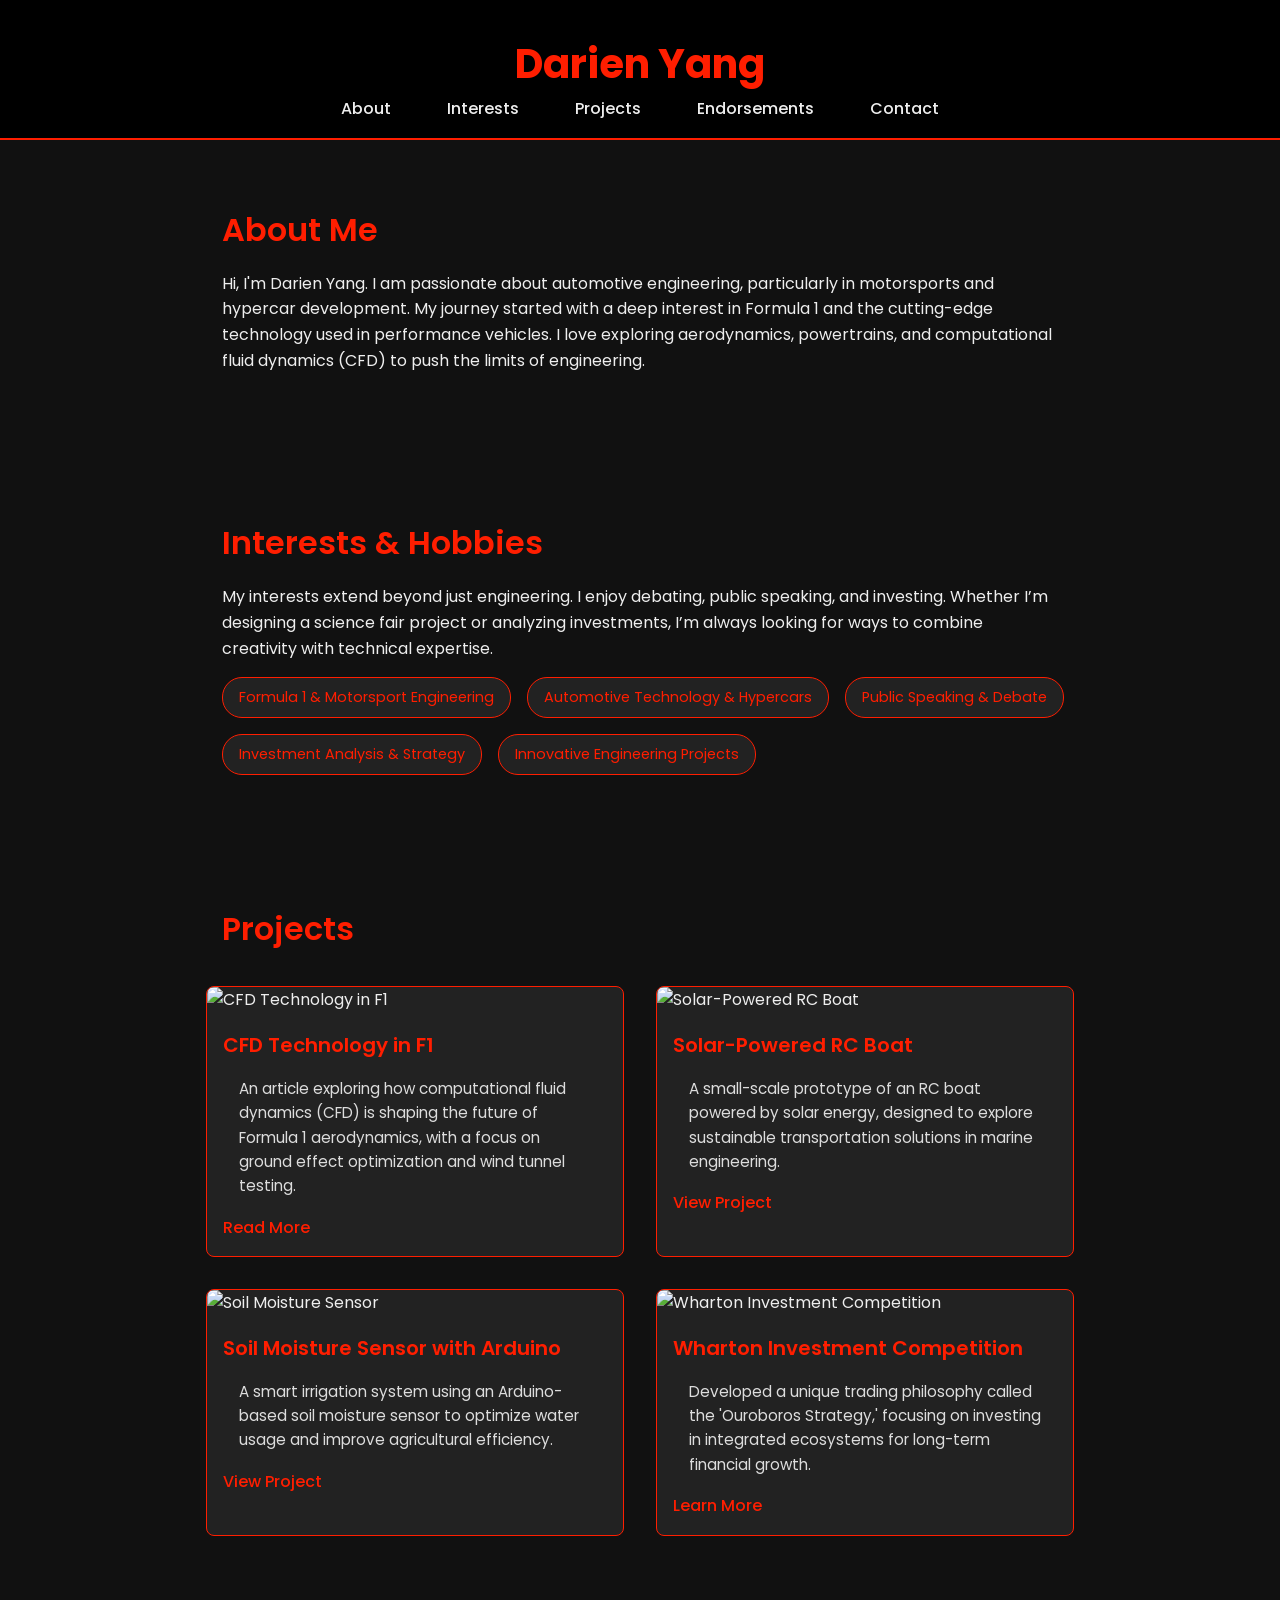
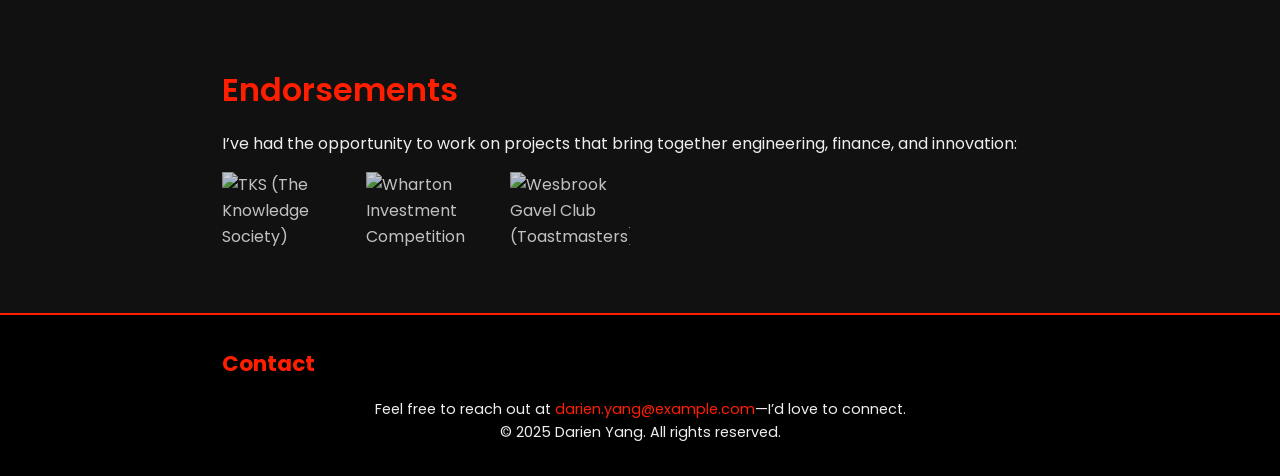
==== index.html @ 1ba6a0ab "Add files via upload" ====
<!DOCTYPE html>
<html lang="en">
<head>
  <meta charset="UTF-8" />
  <meta name="viewport" content="width=device-width, initial-scale=1" />
  <title>Darien Yang - Portfolio</title>
  <!-- Using Poppins for a modern, friendly look -->
  <link href="https://fonts.googleapis.com/css2?family=Poppins:wght@300;400;500;700&display=swap" rel="stylesheet">
  <link rel="stylesheet" href="styles.css" />
</head>
<body>
  <header>
    <h1 class="main-title">Darien Yang</h1>
    <nav>
      <ul>
        <li><a href="#about">About</a></li>
        <li><a href="#interests">Interests</a></li>
        <li><a href="#projects">Projects</a></li>
        <li><a href="#endorsements">Endorsements</a></li>
        <li><a href="#contact">Contact</a></li>
      </ul>
    </nav>
  </header>
  <main>
    <!-- About Section as the introduction -->
    <section id="about">
      <div class="container">
        <h2>About Me</h2>
        <p>
          Hi, I'm Darien Yang. I am passionate about automotive engineering, particularly in motorsports and hypercar development. My journey started with a deep interest in Formula 1 and the cutting-edge technology used in performance vehicles. I love exploring aerodynamics, powertrains, and computational fluid dynamics (CFD) to push the limits of engineering.
        </p>
      </div>
    </section>
    <!-- Interests Section -->
    <section id="interests">
      <div class="container">
        <h2>Interests &amp; Hobbies</h2>
        <p>
          My interests extend beyond just engineering. I enjoy debating, public speaking, and investing. Whether I’m designing a science fair project or analyzing investments, I’m always looking for ways to combine creativity with technical expertise.
        </p>
        <ul>
          <li>Formula 1 &amp; Motorsport Engineering</li>
          <li>Automotive Technology &amp; Hypercars</li>
          <li>Public Speaking &amp; Debate</li>
          <li>Investment Analysis &amp; Strategy</li>
          <li>Innovative Engineering Projects</li>
        </ul>
      </div>
    </section>
    <!-- Projects Section -->
    <section id="projects">
      <div class="container">
        <h2>Projects</h2>
        <div class="projects-grid">
          <article class="project">
            <img src="project1-thumbnail.jpg" alt="CFD Technology in F1">
            <h3>CFD Technology in F1</h3>
            <p>
              An article exploring how computational fluid dynamics (CFD) is shaping the future of Formula 1 aerodynamics, with a focus on ground effect optimization and wind tunnel testing.
            </p>
            <a href="#">Read More</a>
          </article>
          <article class="project">
            <img src="project2-thumbnail.jpg" alt="Solar-Powered RC Boat">
            <h3>Solar-Powered RC Boat</h3>
            <p>
              A small-scale prototype of an RC boat powered by solar energy, designed to explore sustainable transportation solutions in marine engineering.
            </p>
            <a href="#">View Project</a>
          </article>
          <article class="project">
            <img src="project3-thumbnail.jpg" alt="Soil Moisture Sensor">
            <h3>Soil Moisture Sensor with Arduino</h3>
            <p>
              A smart irrigation system using an Arduino-based soil moisture sensor to optimize water usage and improve agricultural efficiency.
            </p>
            <a href="#">View Project</a>
          </article>
          <article class="project">
            <img src="project4-thumbnail.jpg" alt="Wharton Investment Competition">
            <h3>Wharton Investment Competition</h3>
            <p>
              Developed a unique trading philosophy called the 'Ouroboros Strategy,' focusing on investing in integrated ecosystems for long-term financial growth.
            </p>
            <a href="#">Learn More</a>
          </article>
        </div>
      </div>
    </section>
    <!-- Endorsements Section -->
    <section id="endorsements">
      <div class="container">
        <h2>Endorsements</h2>
        <p>
          I’ve had the opportunity to work on projects that bring together engineering, finance, and innovation:
        </p>
        <div class="endorsements">
          <img src="company-logo1.png" alt="TKS (The Knowledge Society)">
          <img src="company-logo2.png" alt="Wharton Investment Competition">
          <img src="company-logo3.png" alt="Wesbrook Gavel Club (Toastmasters)">
        </div>
      </div>
    </section>
  </main>
  <!-- Footer / Contact -->
  <footer id="contact">
    <div class="container">
      <h2>Contact</h2>
      <p>
        Feel free to reach out at <a href="mailto:darien.yang@example.com">darien.yang@example.com</a>—I’d love to connect.
      </p>
      <p>&copy; 2025 Darien Yang. All rights reserved.</p>
    </div>
  </footer>
</body>
</html>
---- styles.css ----
/* styles.css */

/* Reset */
* {
    margin: 0;
    padding: 0;
    box-sizing: border-box;
}

body {
    font-family: 'Poppins', sans-serif;
    background: #111; /* Dark background */
    color: #eee; /* Light text for contrast */
    line-height: 1.6;
}

/* Container for Centering Content */
.container {
    max-width: 900px;
    margin: 0 auto;
    padding: 0 1rem;
}

/* Main Title */
.main-title {
    text-align: center;
    font-size: 2.5rem;
    font-weight: 700;
    color: #ff1e00; /* Ferrari red */
    margin-top: 1rem;
}

/* Header & Navigation */
header {
    background: #000; /* Black header */
    border-bottom: 2px solid #ff1e00; /* Red underline */
    padding: 1rem 0;
    position: sticky;
    top: 0;
    z-index: 1000;
}

nav ul {
    list-style: none;
    display: flex;
    justify-content: center;
    gap: 1.5rem;
}

nav a {
    text-decoration: none;
    color: #eee;
    padding: 0.5rem 1rem;
    transition: background 0.3s ease;
    font-weight: 500;
}

nav a:hover {
    background: #ff1e00;
    border-radius: 4px;
    color: #fff;
}

/* Section Styling */
section {
    padding: 4rem 1rem;
}

section h2 {
    font-size: 2rem;
    margin-bottom: 1rem;
    font-weight: 600;
    text-align: left;
    padding-left: 1rem;
    color: #ff1e00;
}

section p {
    font-size: 1rem;
    margin-bottom: 1rem;
    text-align: left;
    padding: 0 1rem;
}

/* Interests Section */
#interests ul {
    list-style: none;
    display: flex;
    gap: 1rem;
    flex-wrap: wrap;
    padding-left: 1rem;
    margin-top: 1rem;
}

#interests li {
    background: #222; /* Dark grey */
    padding: 0.5rem 1rem;
    border-radius: 20px;
    font-size: 0.9rem;
    color: #ff1e00; /* Red text */
    border: 1px solid #ff1e00;
}

/* Projects Grid */
.projects-grid {
    display: grid;
    grid-template-columns: repeat(auto-fit, minmax(280px, 1fr));
    gap: 2rem;
    margin-top: 2rem;
}

.project {
    background: #222; /* Darker background */
    border: 1px solid #ff1e00;
    border-radius: 8px;
    overflow: hidden;
    transition: transform 0.3s ease, box-shadow 0.3s ease;
}

.project:hover {
    transform: translateY(-5px);
    box-shadow: 0 4px 12px rgba(255, 30, 0, 0.5);
}

.project img {
    width: 100%;
    display: block;
}

.project h3 {
    font-size: 1.25rem;
    margin: 1rem;
    font-weight: 600;
    text-align: left;
    color: #ff1e00;
}

.project p {
    font-size: 0.95rem;
    margin: 0 1rem 1rem;
    text-align: left;
    color: #ddd;
}

.project a {
    display: block;
    margin: 0 1rem 1rem;
    text-decoration: none;
    color: #ff1e00;
    font-weight: 500;
}

.project a:hover {
    text-decoration: underline;
}

/* Endorsements Section */
.endorsements {
    display: flex;
    justify-content: flex-start;
    gap: 1.5rem;
    align-items: center;
    flex-wrap: wrap;
    padding-left: 1rem;
    margin-top: 1rem;
}

.endorsements img {
    max-width: 120px;
    opacity: 0.8;
    transition: opacity 0.3s ease, transform 0.3s ease;
}

.endorsements img:hover {
    opacity: 1;
    transform: scale(1.1);
}

/* Footer */
footer {
    background: #000;
    border-top: 2px solid #ff1e00;
    padding: 2rem 1rem;
    text-align: center;
    font-size: 0.9rem;
    color: #eee;
}

footer h2 {
    text-align: left;
    padding-left: 1rem;
    margin-bottom: 1rem;
    color: #ff1e00;
}

footer a {
    color: #ff1e00;
    text-decoration: none;
}

footer a:hover {
    text-decoration: underline;
}
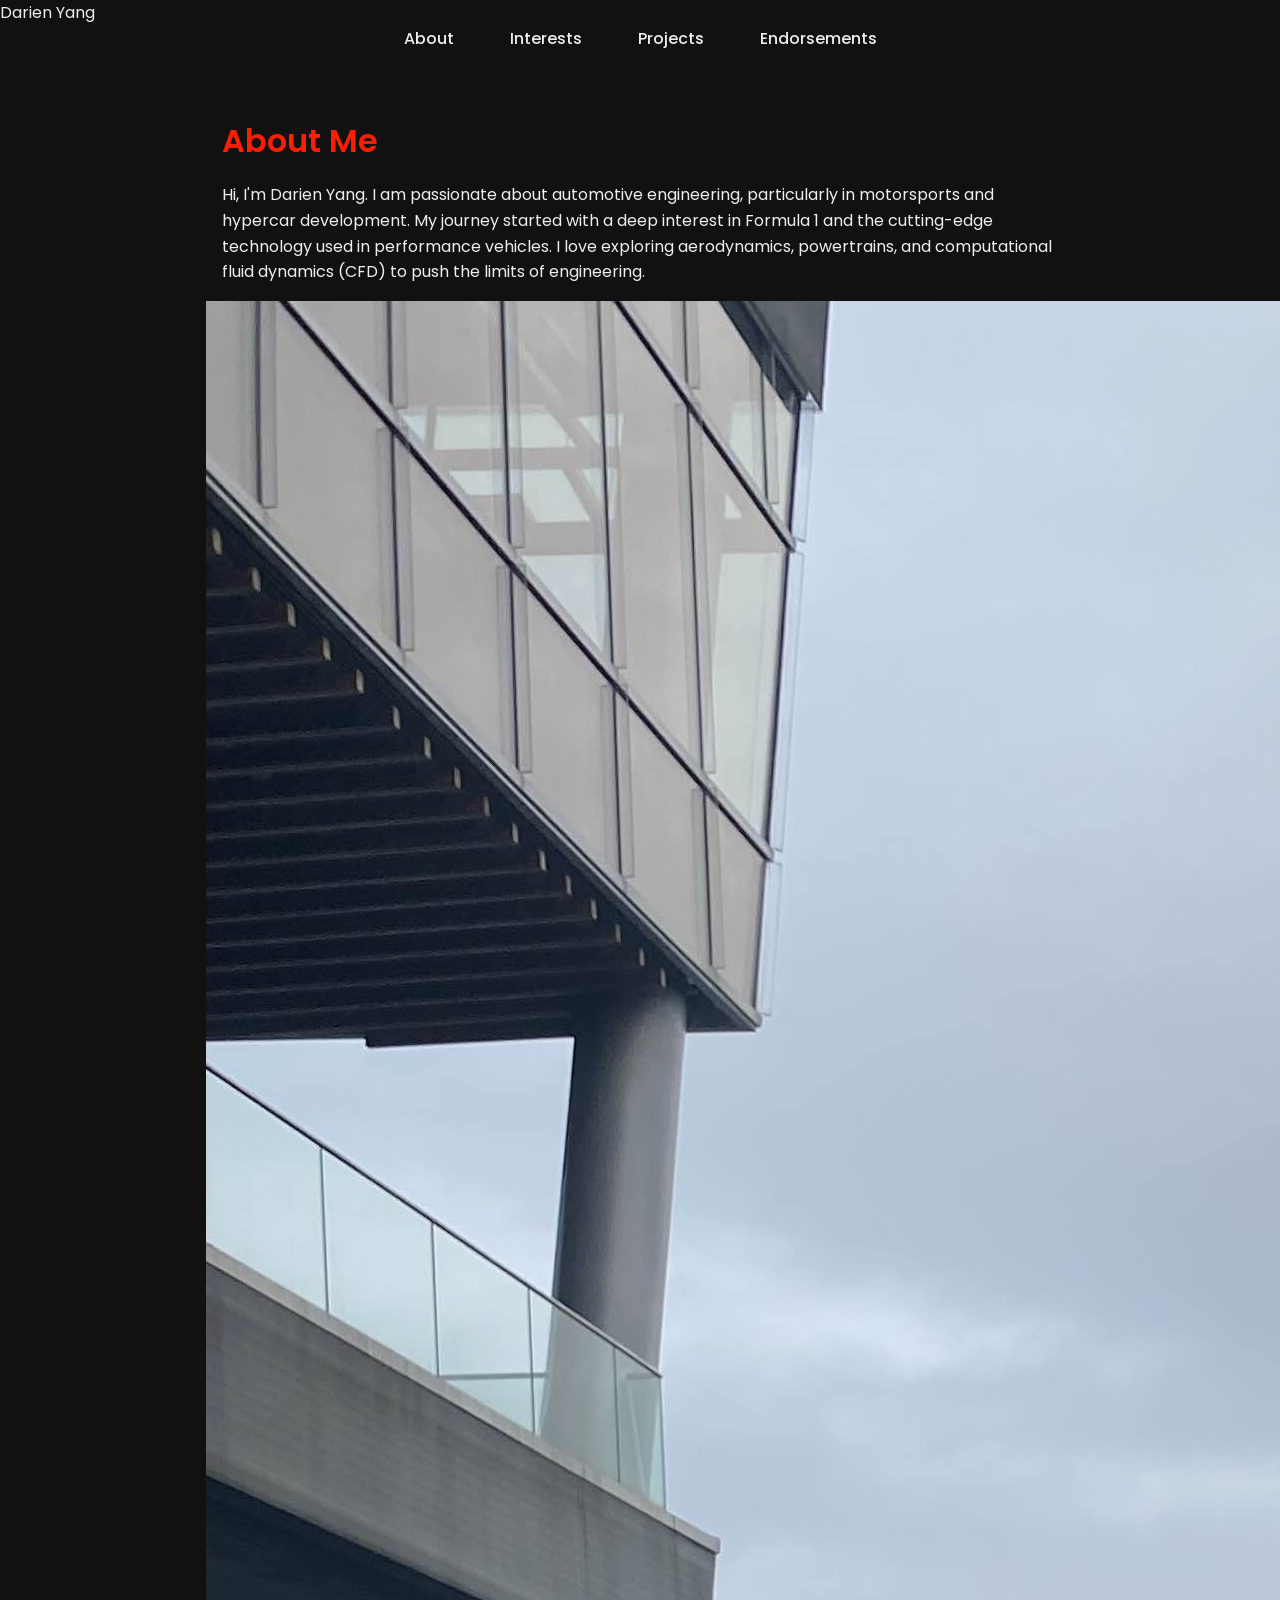
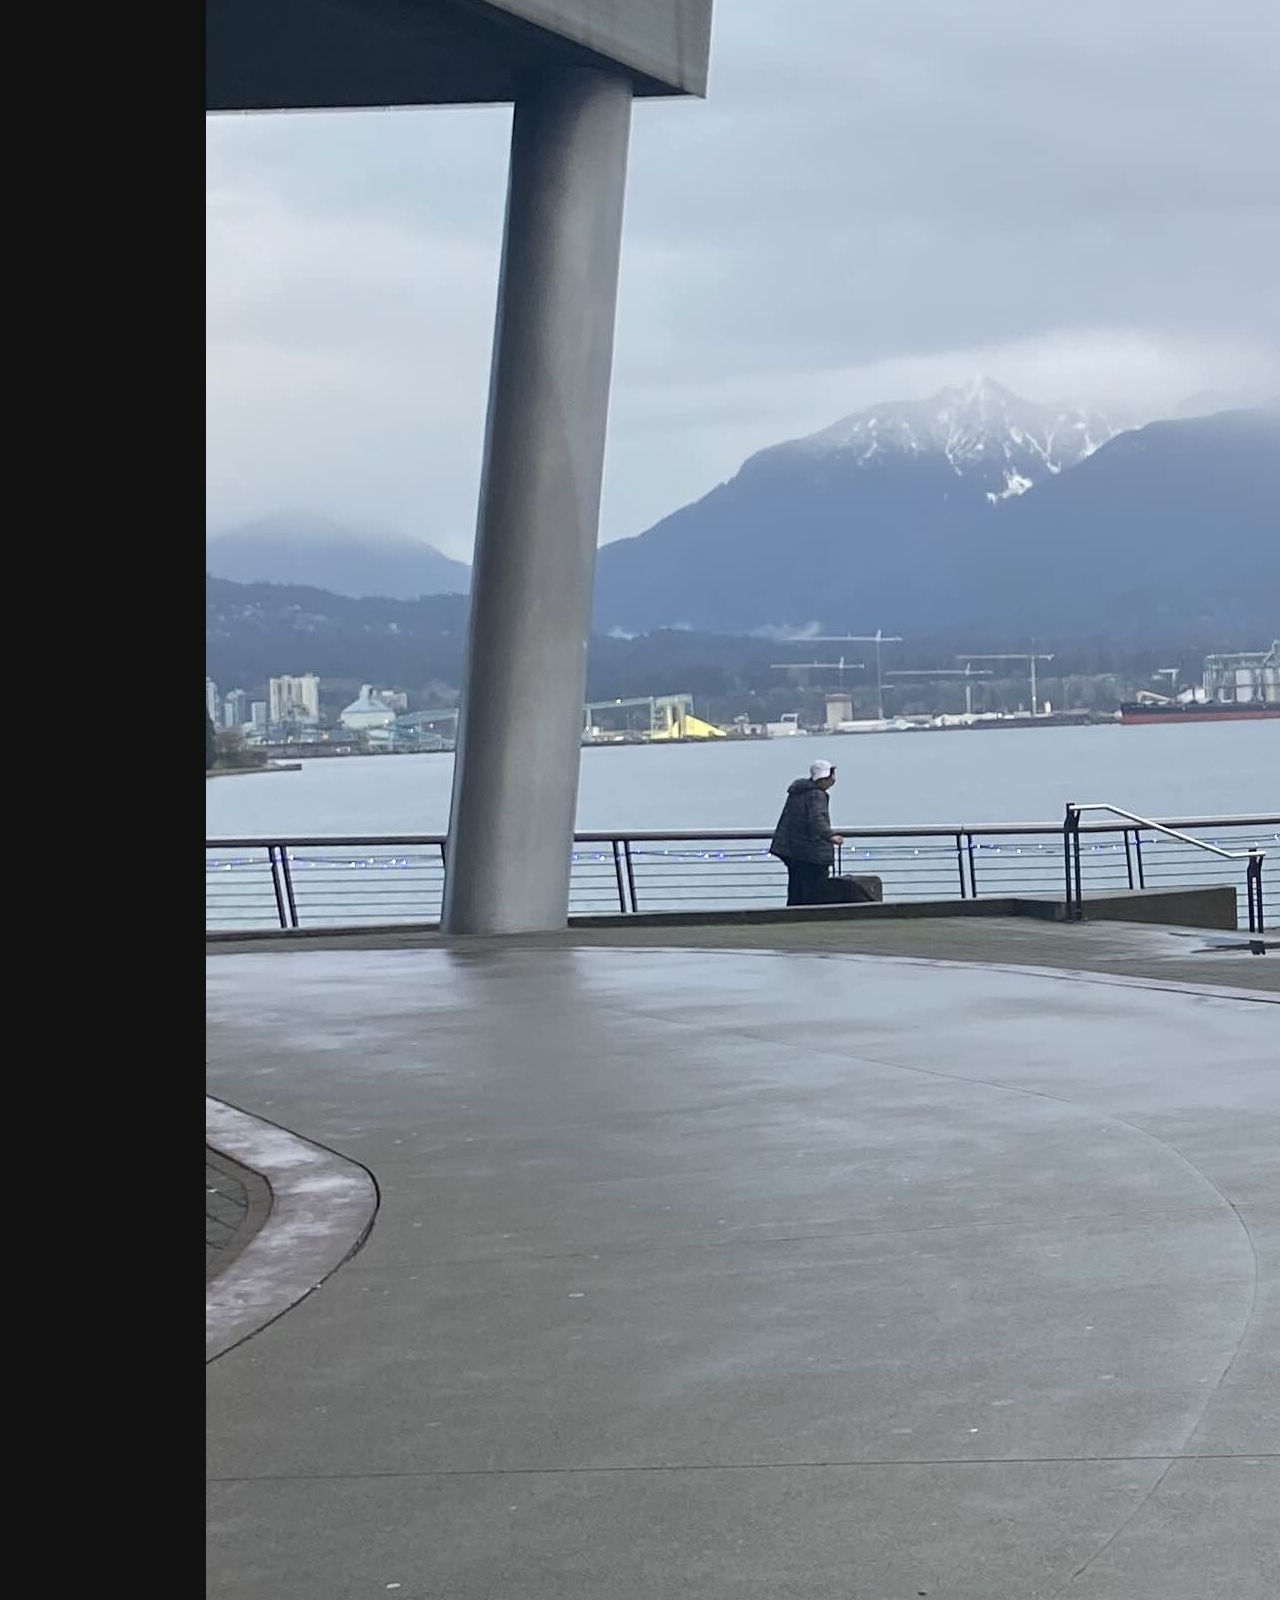
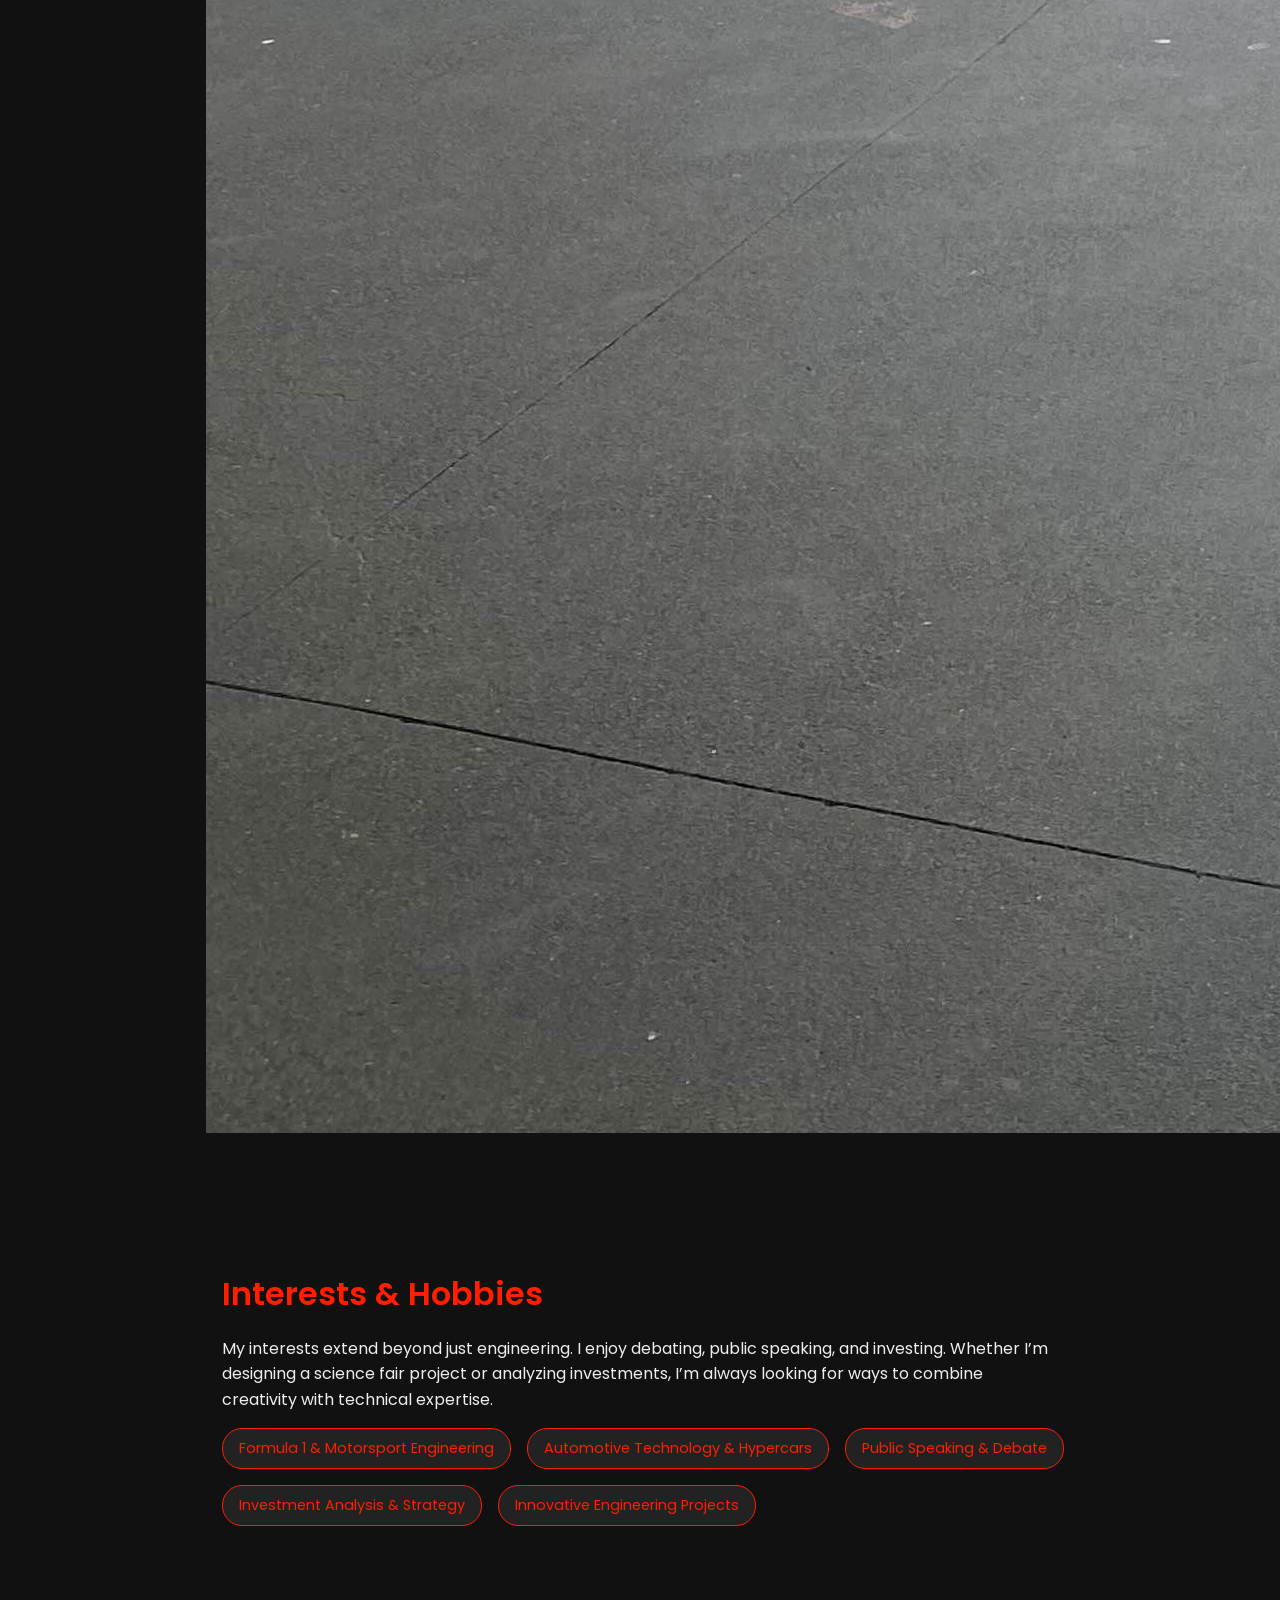
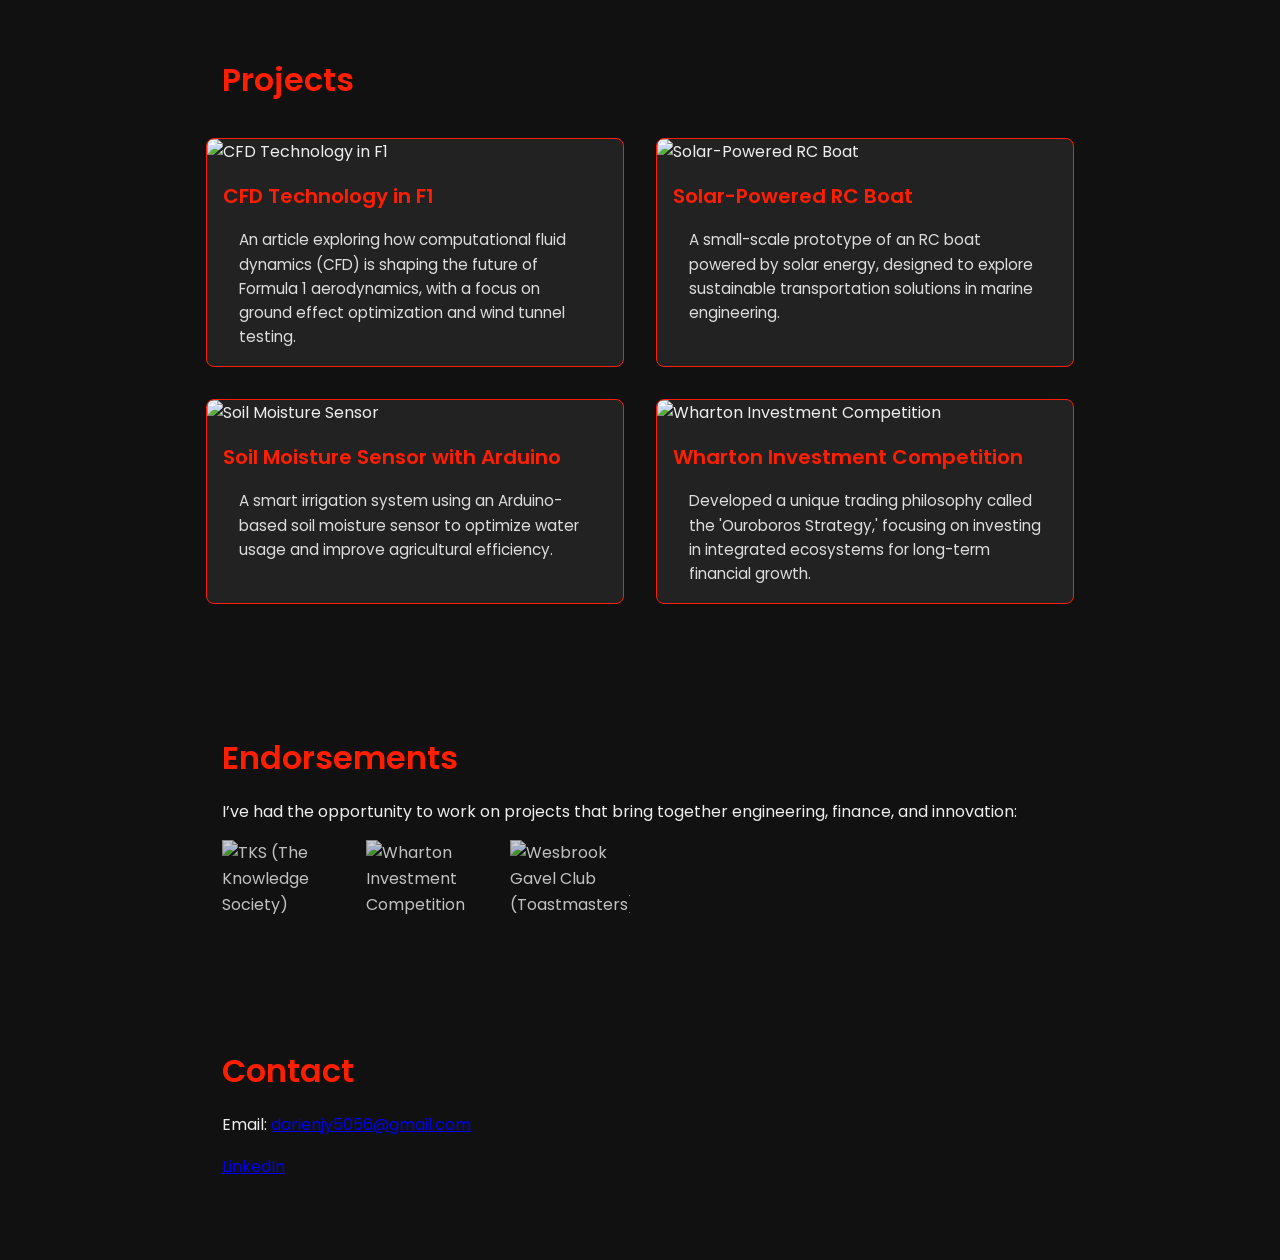
==== commit 6656c2cd: "Update index.html" ====
--- a/index.html
+++ b/index.html
@@ -4,39 +4,55 @@
   <meta charset="UTF-8" />
   <meta name="viewport" content="width=device-width, initial-scale=1" />
   <title>Darien Yang - Portfolio</title>
-  <!-- Using Poppins for a modern, friendly look -->
   <link href="https://fonts.googleapis.com/css2?family=Poppins:wght@300;400;500;700&display=swap" rel="stylesheet">
   <link rel="stylesheet" href="styles.css" />
+  <style>
+    main {
+      padding-left: 2rem;
+      padding-right: 2rem;
+    }
+  </style>
 </head>
 <body>
-  <header>
-    <h1 class="main-title">Darien Yang</h1>
-    <nav>
-      <ul>
-        <li><a href="#about">About</a></li>
-        <li><a href="#interests">Interests</a></li>
-        <li><a href="#projects">Projects</a></li>
-        <li><a href="#endorsements">Endorsements</a></li>
-        <li><a href="#contact">Contact</a></li>
-      </ul>
-    </nav>
-  </header>
+  <nav>
+    <!-- Name at Top -->
+    <div class="nav-title">Darien Yang</div>
+    
+    <!-- Navigation Links -->
+    <ul class="nav-links">
+      <li><a href="#about">About</a></li>
+      <li><a href="#interests">Interests</a></li>
+      <li><a href="#projects">Projects</a></li>
+      <li><a href="#endorsements">Endorsements</a></li>
+    </ul>
+  </nav>
+
   <main>
-    <!-- About Section as the introduction -->
+    <!-- About Section -->
     <section id="about">
       <div class="container">
-        <h2>About Me</h2>
-        <p>
-          Hi, I'm Darien Yang. I am passionate about automotive engineering, particularly in motorsports and hypercar development. My journey started with a deep interest in Formula 1 and the cutting-edge technology used in performance vehicles. I love exploring aerodynamics, powertrains, and computational fluid dynamics (CFD) to push the limits of engineering.
-        </p>
+        <div class="text">
+          <h2>About Me</h2>
+          <p>
+            Hi, I'm Darien Yang. I am passionate about automotive engineering, 
+            particularly in motorsports and hypercar development. My journey started with a deep 
+            interest in Formula 1 and the cutting-edge technology used in performance vehicles. 
+            I love exploring aerodynamics, powertrains, and computational fluid dynamics (CFD) 
+            to push the limits of engineering.
+          </p>
+        </div>
+        <img src="IMG_0741.jpeg" alt="Darien Yang">
       </div>
     </section>
+
     <!-- Interests Section -->
     <section id="interests">
       <div class="container">
         <h2>Interests &amp; Hobbies</h2>
         <p>
-          My interests extend beyond just engineering. I enjoy debating, public speaking, and investing. Whether I’m designing a science fair project or analyzing investments, I’m always looking for ways to combine creativity with technical expertise.
+          My interests extend beyond just engineering. I enjoy debating, public speaking, 
+          and investing. Whether I’m designing a science fair project or analyzing investments, 
+          I’m always looking for ways to combine creativity with technical expertise.
         </p>
         <ul>
           <li>Formula 1 &amp; Motorsport Engineering</li>
@@ -47,6 +63,7 @@
         </ul>
       </div>
     </section>
+
     <!-- Projects Section -->
     <section id="projects">
       <div class="container">
@@ -56,43 +73,46 @@
             <img src="project1-thumbnail.jpg" alt="CFD Technology in F1">
             <h3>CFD Technology in F1</h3>
             <p>
-              An article exploring how computational fluid dynamics (CFD) is shaping the future of Formula 1 aerodynamics, with a focus on ground effect optimization and wind tunnel testing.
+              An article exploring how computational fluid dynamics (CFD) 
+              is shaping the future of Formula 1 aerodynamics, 
+              with a focus on ground effect optimization and wind tunnel testing.
             </p>
-            <a href="#">Read More</a>
           </article>
           <article class="project">
             <img src="project2-thumbnail.jpg" alt="Solar-Powered RC Boat">
             <h3>Solar-Powered RC Boat</h3>
             <p>
-              A small-scale prototype of an RC boat powered by solar energy, designed to explore sustainable transportation solutions in marine engineering.
+              A small-scale prototype of an RC boat powered by solar energy, 
+              designed to explore sustainable transportation solutions in marine engineering.
             </p>
-            <a href="#">View Project</a>
           </article>
           <article class="project">
             <img src="project3-thumbnail.jpg" alt="Soil Moisture Sensor">
             <h3>Soil Moisture Sensor with Arduino</h3>
             <p>
-              A smart irrigation system using an Arduino-based soil moisture sensor to optimize water usage and improve agricultural efficiency.
+              A smart irrigation system using an Arduino-based soil moisture sensor 
+              to optimize water usage and improve agricultural efficiency.
             </p>
-            <a href="#">View Project</a>
           </article>
           <article class="project">
             <img src="project4-thumbnail.jpg" alt="Wharton Investment Competition">
             <h3>Wharton Investment Competition</h3>
             <p>
-              Developed a unique trading philosophy called the 'Ouroboros Strategy,' focusing on investing in integrated ecosystems for long-term financial growth.
+              Developed a unique trading philosophy called the 'Ouroboros Strategy,' 
+              focusing on investing in integrated ecosystems for long-term financial growth.
             </p>
-            <a href="#">Learn More</a>
           </article>
         </div>
       </div>
     </section>
+
     <!-- Endorsements Section -->
     <section id="endorsements">
       <div class="container">
         <h2>Endorsements</h2>
         <p>
-          I’ve had the opportunity to work on projects that bring together engineering, finance, and innovation:
+          I’ve had the opportunity to work on projects that bring together 
+          engineering, finance, and innovation:
         </p>
         <div class="endorsements">
           <img src="company-logo1.png" alt="TKS (The Knowledge Society)">
@@ -101,16 +121,21 @@
         </div>
       </div>
     </section>
+
+    <!-- Contact Section at Bottom of Main Content -->
+    <section id="contact">
+      <div class="container">
+        <h2>Contact</h2>
+        <p>Email: 
+          <a href="mailto:darienjy5056@gmail.com">darienjy5056@gmail.com</a>
+        </p>
+        <p>
+          <a href="https://www.linkedin.com/in/darien-yang-04b78b2a5/" target="_blank">
+            LinkedIn
+          </a>
+        </p>
+      </div>
+    </section>
   </main>
-  <!-- Footer / Contact -->
-  <footer id="contact">
-    <div class="container">
-      <h2>Contact</h2>
-      <p>
-        Feel free to reach out at <a href="mailto:darien.yang@example.com">darien.yang@example.com</a>—I’d love to connect.
-      </p>
-      <p>&copy; 2025 Darien Yang. All rights reserved.</p>
-    </div>
-  </footer>
 </body>
 </html>
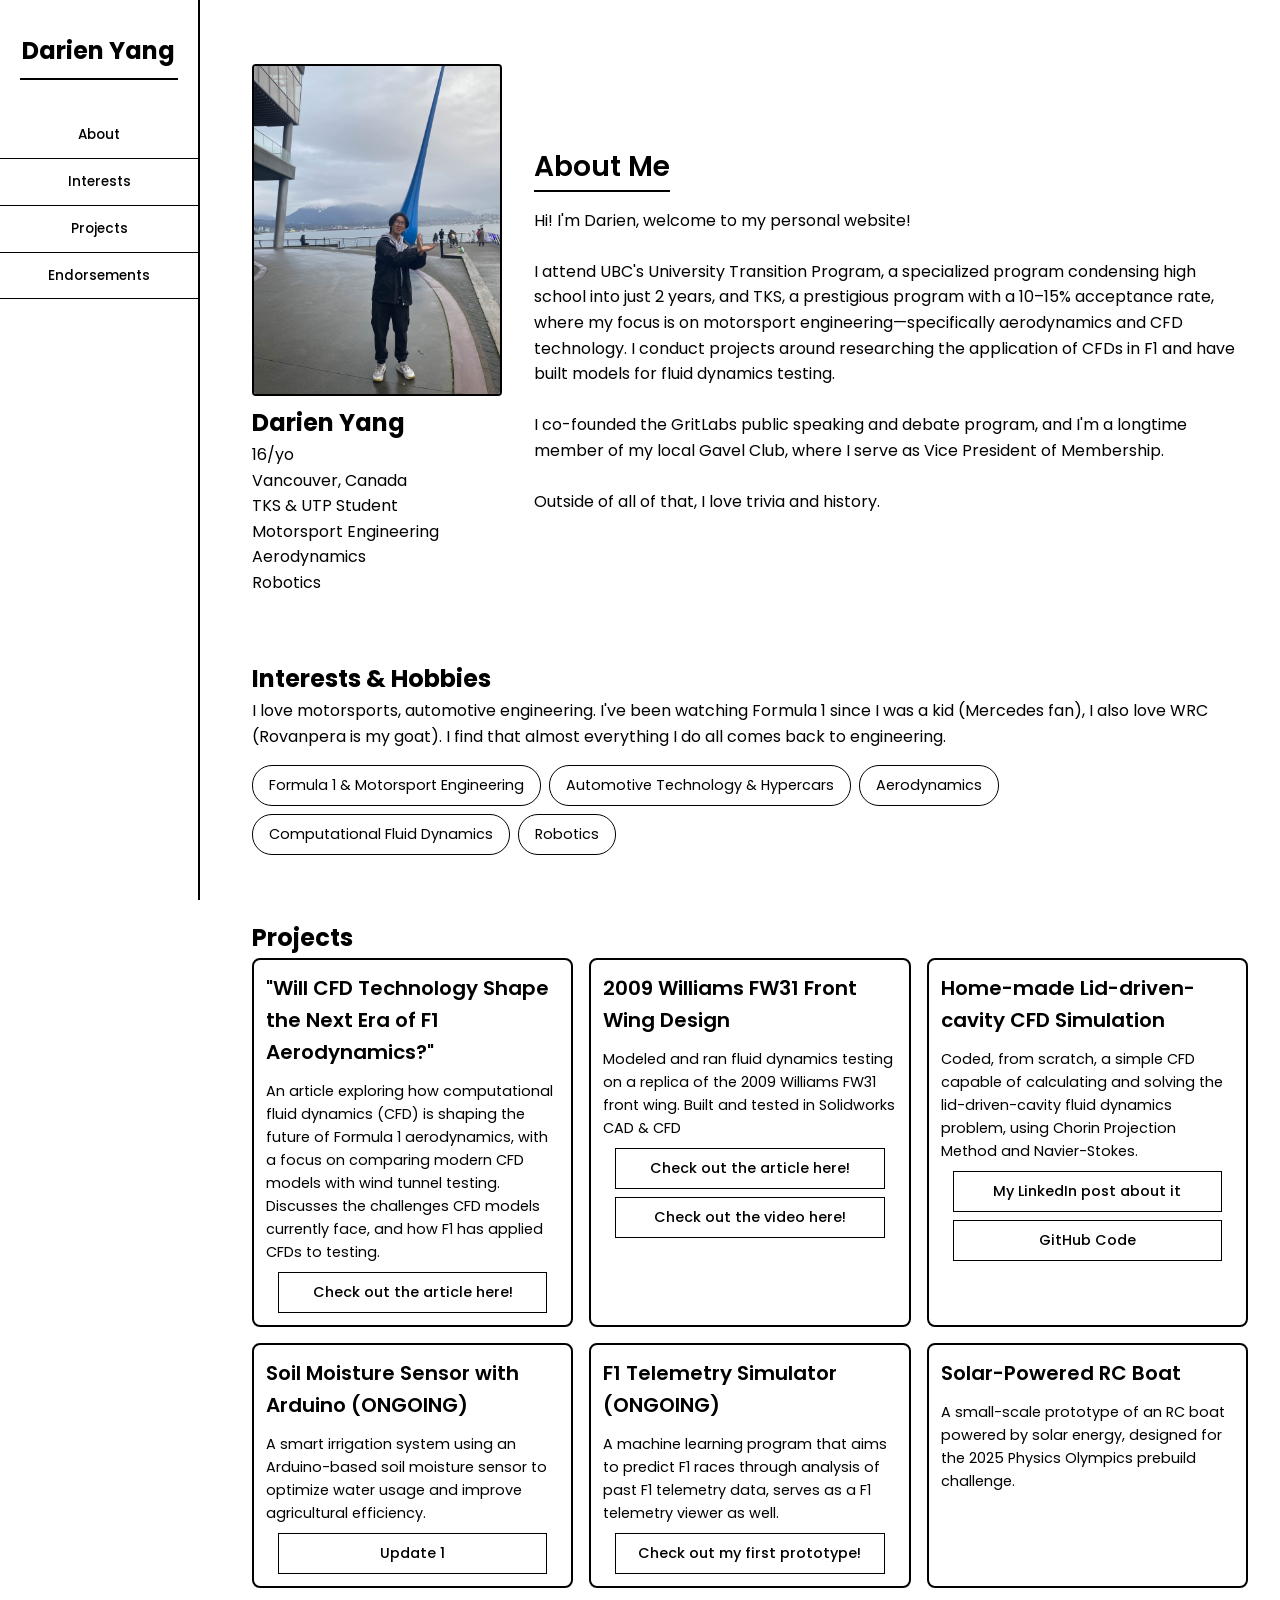
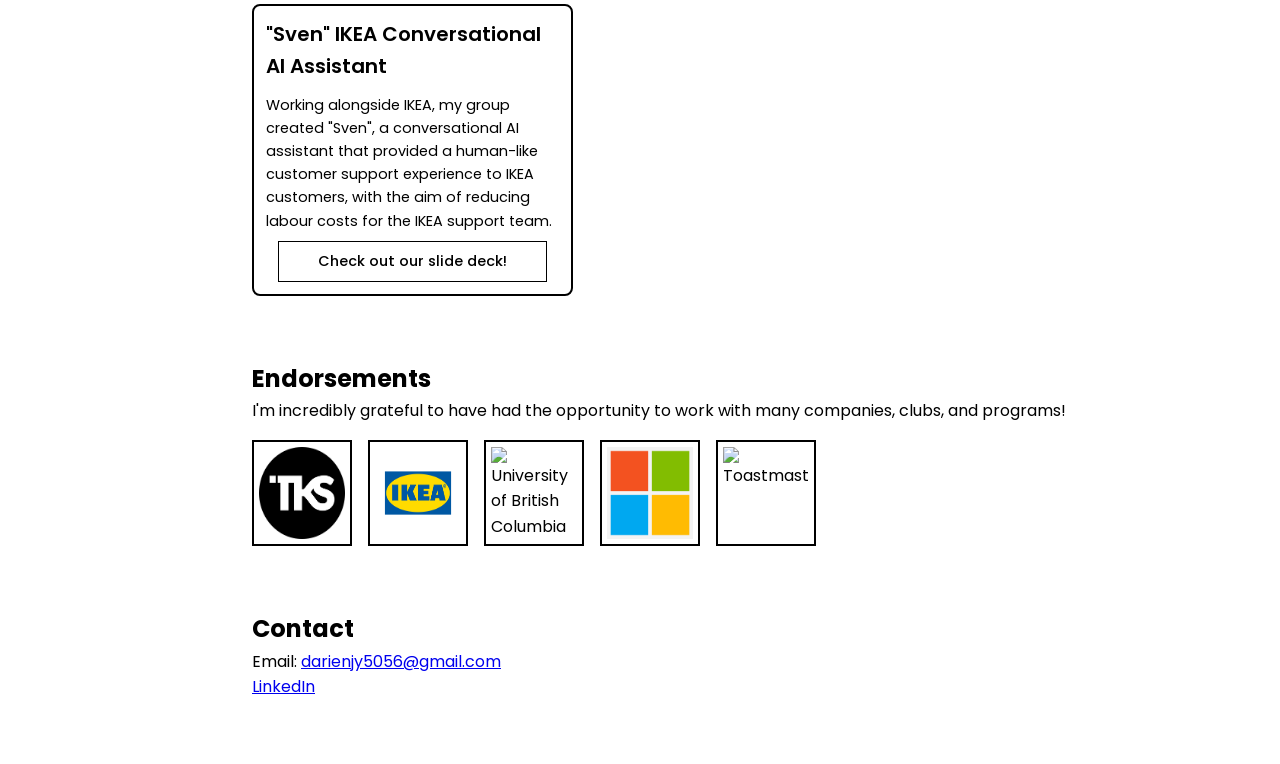
==== commit 0ced6595: "Update index.html" ====
--- a/index.html
+++ b/index.html
@@ -11,14 +11,24 @@
       padding-left: 2rem;
       padding-right: 2rem;
     }
+    nav {
+      font-size: 0.85rem;
+    }
+    .nav-links a {
+      padding: 0.75rem;
+    }
+    #about img {
+      width: 250px;
+      height: auto;
+      border: 2px solid #000;
+      border-radius: 4px;
+      object-fit: cover;
+    }
   </style>
 </head>
 <body>
   <nav>
-    <!-- Name at Top -->
     <div class="nav-title">Darien Yang</div>
-    
-    <!-- Navigation Links -->
     <ul class="nav-links">
       <li><a href="#about">About</a></li>
       <li><a href="#interests">Interests</a></li>
@@ -26,22 +36,38 @@
       <li><a href="#endorsements">Endorsements</a></li>
     </ul>
   </nav>
+  
 
   <main>
-    <!-- About Section -->
+    <!-- About Section with Hero Layout -->
     <section id="about">
-      <div class="container">
+      <div class="container about-hero">
+        <div class="hero-top">
+          <img src="IMG_0741.jpeg" alt="Darien Yang">
+          <div class="hero-text">
+            <h1>Darien Yang</h1>
+            <p>
+              16/yo<br>
+              Vancouver, Canada<br>
+              TKS & UTP Student<br>
+              Motorsport Engineering<br>
+              Aerodynamics<br>
+              Robotics
+            </p>            
+          </div>
+        </div>
         <div class="text">
           <h2>About Me</h2>
           <p>
-            Hi, I'm Darien Yang. I am passionate about automotive engineering, 
-            particularly in motorsports and hypercar development. My journey started with a deep 
-            interest in Formula 1 and the cutting-edge technology used in performance vehicles. 
-            I love exploring aerodynamics, powertrains, and computational fluid dynamics (CFD) 
-            to push the limits of engineering.
+            Hi! I'm Darien, welcome to my personal website!<br><br>
+
+            I attend UBC's University Transition Program, a specialized program condensing high school into just 2 years, and TKS, a prestigious program with a 10–15% acceptance rate, where my focus is on motorsport engineering—specifically aerodynamics and CFD technology. I conduct projects around researching the application of CFDs in F1 and have built models for fluid dynamics testing.<br><br>
+
+            I co-founded the GritLabs public speaking and debate program, and I'm a longtime member of my local Gavel Club, where I serve as Vice President of Membership.<br><br>
+
+            Outside of all of that, I love trivia and history.
           </p>
         </div>
-        <img src="IMG_0741.jpeg" alt="Darien Yang">
       </div>
     </section>
 
@@ -50,16 +76,15 @@
       <div class="container">
         <h2>Interests &amp; Hobbies</h2>
         <p>
-          My interests extend beyond just engineering. I enjoy debating, public speaking, 
-          and investing. Whether I’m designing a science fair project or analyzing investments, 
-          I’m always looking for ways to combine creativity with technical expertise.
+          I love motorsports, automotive engineering. I've been watching Formula 1 since I was a kid (Mercedes fan), I also love WRC (Rovanpera is my goat). I find that almost everything I do all comes back
+          to engineering. 
         </p>
         <ul>
           <li>Formula 1 &amp; Motorsport Engineering</li>
           <li>Automotive Technology &amp; Hypercars</li>
-          <li>Public Speaking &amp; Debate</li>
-          <li>Investment Analysis &amp; Strategy</li>
-          <li>Innovative Engineering Projects</li>
+          <li>Aerodynamics</li>
+          <li>Computational Fluid Dynamics</li>
+          <li>Robotics</li>
         </ul>
       </div>
     </section>
@@ -70,36 +95,66 @@
         <h2>Projects</h2>
         <div class="projects-grid">
           <article class="project">
-            <img src="project1-thumbnail.jpg" alt="CFD Technology in F1">
-            <h3>CFD Technology in F1</h3>
+            <h3>"Will CFD Technology Shape the Next Era of F1 Aerodynamics?"</h3>
             <p>
               An article exploring how computational fluid dynamics (CFD) 
               is shaping the future of Formula 1 aerodynamics, 
-              with a focus on ground effect optimization and wind tunnel testing.
+              with a focus on comparing modern CFD models with wind tunnel testing. Discusses the 
+              challenges CFD models currently face, and how F1 has applied CFDs to testing.
+
+              <a href="https://medium.com/@darienjy5056/will-cfd-technology-shape-the-next-era-of-f1-aerodynamics-6b39b9a3820b">Check out the article here!</a>
             </p>
           </article>
           <article class="project">
-            <img src="project2-thumbnail.jpg" alt="Solar-Powered RC Boat">
+            <h3>2009 Williams FW31 Front Wing Design</h3>
+            <p>
+              Modeled and ran fluid dynamics testing on a replica of the 2009 Williams FW31 front wing. Built and tested in Solidworks CAD & CFD
+
+              <a href="https://medium.com/@darienjy5056/understanding-formula-1-aerodynamics-through-cfd-2009-williams-fw31-front-wing-design-cd9b8e6a5ec5">Check out the article here!</a>
+              <a href="https://www.linkedin.com/posts/darien-yang-04b78b2a5_back-in-kindergarten-my-handouts-were-always-activity-7287835376335962112-Vjbb?utm_source=share&utm_medium=member_desktop&rcm=ACoAAEmetnsB3683oIdPg618ybmQZv44WXFQtEI">Check out the video here!</a>
+            </p>
+          </article>
+          <article class="project">
+            <h3>Home-made Lid-driven-cavity CFD Simulation</h3>
+            <p>
+              Coded, from scratch, a simple CFD capable of calculating and solving the lid-driven-cavity fluid dynamics problem, using Chorin Projection Method and Navier-Stokes.
+
+              <a href="https://www.linkedin.com/posts/darien-yang-04b78b2a5_made-this-little-project-a-few-weeks-ago-activity-7299308299412287488-MMOm?utm_source=share&utm_medium=member_desktop&rcm=ACoAAEmetnsB3683oIdPg618ybmQZv44WXFQtEI">My LinkedIn post about it</a>
+              <a href="https://github.com/darienjy5056/lid_driven_cavity/blob/main/CFD">GitHub Code</a>
+            </p>
+          </article>
+          <article class="project">
+            <h3>Soil Moisture Sensor with Arduino (ONGOING)</h3>
+            <p>
+              A smart irrigation system using an Arduino-based soil moisture sensor 
+              to optimize water usage and improve agricultural efficiency.
+
+              <a href="https://www.linkedin.com/posts/darien-yang-04b78b2a5_step-1-soil-moisture-sensor-using-arduino-activity-7300770067166679040-R2TL?utm_source=share&utm_medium=member_desktop&rcm=ACoAAEmetnsB3683oIdPg618ybmQZv44WXFQtEI">Update 1</a>
+            </p>
+          </article>
+          <article class="project">
+            <h3>F1 Telemetry Simulator (ONGOING)</h3>
+            <p>
+              A machine learning program that aims to predict F1 races through analysis of past F1 telemetry data, serves as a F1
+              telemetry viewer as well. 
+
+              <a href="https://www.linkedin.com/posts/darien-yang-04b78b2a5_i-wanna-predict-who-will-win-f1-races-sounds-activity-7310803807939018753-TEWr?utm_source=share&utm_medium=member_desktop&rcm=ACoAAEmetnsB3683oIdPg618ybmQZv44WXFQtEI">Check out my first prototype!</a>
+            </p>
+          </article>
+          <article class="project">
             <h3>Solar-Powered RC Boat</h3>
             <p>
               A small-scale prototype of an RC boat powered by solar energy, 
-              designed to explore sustainable transportation solutions in marine engineering.
+              designed for the 2025 Physics Olympics prebuild challenge.
             </p>
           </article>
           <article class="project">
-            <img src="project3-thumbnail.jpg" alt="Soil Moisture Sensor">
-            <h3>Soil Moisture Sensor with Arduino</h3>
+            <h3>"Sven" IKEA Conversational AI Assistant</h3>
             <p>
-              A smart irrigation system using an Arduino-based soil moisture sensor 
-              to optimize water usage and improve agricultural efficiency.
-            </p>
-          </article>
-          <article class="project">
-            <img src="project4-thumbnail.jpg" alt="Wharton Investment Competition">
-            <h3>Wharton Investment Competition</h3>
-            <p>
-              Developed a unique trading philosophy called the 'Ouroboros Strategy,' 
-              focusing on investing in integrated ecosystems for long-term financial growth.
+              Working alongside IKEA, my group created "Sven", a conversational AI assistant that provided a human-like customer support
+              experience to IKEA customers, with the aim of reducing labour costs for the IKEA support team.
+
+              <a href="IKEA Slidedeck Final_compressed.pdf">Check out our slide deck!</a>
             </p>
           </article>
         </div>
@@ -111,13 +166,14 @@
       <div class="container">
         <h2>Endorsements</h2>
         <p>
-          I’ve had the opportunity to work on projects that bring together 
-          engineering, finance, and innovation:
+          I'm incredibly grateful to have had the opportunity to work with many companies, clubs, and programs!
         </p>
         <div class="endorsements">
           <img src="company-logo1.png" alt="TKS (The Knowledge Society)">
-          <img src="company-logo2.png" alt="Wharton Investment Competition">
-          <img src="company-logo3.png" alt="Wesbrook Gavel Club (Toastmasters)">
+          <img src="company-logo2.png" alt="IKEA">
+          <img src="company-logo3.png" alt="University of British Columbia">
+          <img src="company-logo4.png" alt="Microsoft">
+          <img src="company-logo5.png" alt="Toastmasters">
         </div>
       </div>
     </section>
--- a/styles.css
+++ b/styles.css
@@ -9,117 +9,166 @@
 
 body {
     font-family: 'Poppins', sans-serif;
-    background: #111; /* Dark background */
-    color: #eee; /* Light text for contrast */
+    background: #ffffff; /* White background */
+    color: #000000; /* Black text */
     line-height: 1.6;
-}
-
-/* Container for Centering Content */
-.container {
-    max-width: 900px;
-    margin: 0 auto;
-    padding: 0 1rem;
-}
-
-/* Main Title */
-.main-title {
-    text-align: center;
-    font-size: 2.5rem;
+    display: flex;
+}
+
+/* Sidebar Navigation */
+nav {
+    width: 200px;
+    position: fixed;
+    height: 100vh;
+    background: #ffffff; /* White sidebar */
+    border-right: 2px solid #000000; /* Black outline */
+    display: flex;
+    flex-direction: column;
+    justify-content: space-between;
+    padding: 2rem 0;
+    align-items: center;
+}
+
+/* Anchored Name at Top */
+.nav-title {
+    font-size: 1.5rem;
     font-weight: 700;
-    color: #ff1e00; /* Ferrari red */
-    margin-top: 1rem;
-}
-
-/* Header & Navigation */
-header {
-    background: #000; /* Black header */
-    border-bottom: 2px solid #ff1e00; /* Red underline */
-    padding: 1rem 0;
-    position: sticky;
-    top: 0;
-    z-index: 1000;
-}
-
-nav ul {
+    color: #000000;
+    text-align: center;
+    margin-bottom: 2rem;
+    border-bottom: 2px solid #000000;
+    padding-bottom: 0.5rem;
+    width: 80%;
+}
+
+/* Navigation Links */
+.nav-links {
     list-style: none;
-    display: flex;
-    justify-content: center;
-    gap: 1.5rem;
-}
-
-nav a {
+    width: 100%;
+    flex-grow: 1;
+}
+
+.nav-links li {
+    width: 100%;
+}
+
+.nav-links a {
+    display: block;
+    width: 100%;
+    padding: 1rem;
     text-decoration: none;
-    color: #eee;
-    padding: 0.5rem 1rem;
-    transition: background 0.3s ease;
+    color: #000000;
+    text-align: center;
     font-weight: 500;
-}
-
-nav a:hover {
-    background: #ff1e00;
-    border-radius: 4px;
-    color: #fff;
+    border-bottom: 1px solid #000000;
+}
+
+.nav-links a:hover {
+    background: #000000;
+    color: #ffffff;
+}
+
+/* Anchored Contact at Bottom */
+.contact-link {
+    width: 100%;
+    text-align: center;
+    padding: 1rem;
+    border-top: 2px solid #000000;
+    font-weight: 500;
+}
+
+.contact-link a {
+    text-decoration: none;
+    color: #000000;
+}
+
+.contact-link a:hover {
+    background: #000000;
+    color: #ffffff;
+    display: block;
+}
+
+/* Content Area */
+main {
+    flex-grow: 1;
+    margin-left: 220px; /* Offset to accommodate sidebar */
+    padding: 2rem 1rem;
 }
 
 /* Section Styling */
 section {
-    padding: 4rem 1rem;
-}
-
-section h2 {
-    font-size: 2rem;
+    padding: 2rem 0; /* Reduced spacing */
+}
+
+/* About Me Section - Side by Side Layout */
+#about .container {
+    display: flex;
+    align-items: center;
+    justify-content: space-between;
+    gap: 2rem;
+}
+
+#about .text {
+    flex: 1;
+}
+
+#about h2 {
+    font-size: 1.75rem;
+    font-weight: 600;
+    color: #000000;
+    border-bottom: 2px solid #000000;
+    display: inline-block;
     margin-bottom: 1rem;
-    font-weight: 600;
-    text-align: left;
-    padding-left: 1rem;
-    color: #ff1e00;
-}
-
-section p {
+}
+
+#about p {
     font-size: 1rem;
-    margin-bottom: 1rem;
-    text-align: left;
-    padding: 0 1rem;
+}
+
+#about img {
+    width: 250px;
+    height: 250px;
+    object-fit: cover;
+    border-radius: 50%;
+    border: 2px solid #000000;
 }
 
 /* Interests Section */
 #interests ul {
     list-style: none;
     display: flex;
-    gap: 1rem;
+    gap: 0.5rem;
     flex-wrap: wrap;
-    padding-left: 1rem;
+    padding-left: 0;
     margin-top: 1rem;
 }
 
 #interests li {
-    background: #222; /* Dark grey */
+    background: #ffffff;
     padding: 0.5rem 1rem;
     border-radius: 20px;
     font-size: 0.9rem;
-    color: #ff1e00; /* Red text */
-    border: 1px solid #ff1e00;
+    color: #000000;
+    border: 1px solid #000000;
 }
 
 /* Projects Grid */
 .projects-grid {
     display: grid;
-    grid-template-columns: repeat(auto-fit, minmax(280px, 1fr));
-    gap: 2rem;
-    margin-top: 2rem;
+    grid-template-columns: repeat(auto-fit, minmax(250px, 1fr));
+    gap: 1rem;
 }
 
 .project {
-    background: #222; /* Darker background */
-    border: 1px solid #ff1e00;
+    background: #ffffff;
+    border: 2px solid #000000;
     border-radius: 8px;
     overflow: hidden;
-    transition: transform 0.3s ease, box-shadow 0.3s ease;
+    transition: transform 0.3s ease;
 }
 
 .project:hover {
-    transform: translateY(-5px);
-    box-shadow: 0 4px 12px rgba(255, 30, 0, 0.5);
+    transform: translateY(-3px);
 }
 
 .project img {
@@ -129,75 +178,54 @@
 
 .project h3 {
     font-size: 1.25rem;
-    margin: 1rem;
+    margin: 0.75rem;
     font-weight: 600;
-    text-align: left;
-    color: #ff1e00;
+    color: #000000;
 }
 
 .project p {
-    font-size: 0.95rem;
-    margin: 0 1rem 1rem;
-    text-align: left;
-    color: #ddd;
+    font-size: 0.9rem;
+    margin: 0 0.75rem 0.75rem;
+    color: #000000;
 }
 
 .project a {
     display: block;
-    margin: 0 1rem 1rem;
+    margin: 0.5rem 0.75rem;
     text-decoration: none;
-    color: #ff1e00;
+    color: #000000;
     font-weight: 500;
+    border: 1px solid #000000;
+    padding: 0.5rem;
+    text-align: center;
 }
 
 .project a:hover {
-    text-decoration: underline;
-}
-
-/* Endorsements Section */
+    background: #000000;
+    color: #ffffff;
+}
+
+/* Endorsements */
 .endorsements {
     display: flex;
     justify-content: flex-start;
-    gap: 1.5rem;
-    align-items: center;
+    gap: 1rem;
     flex-wrap: wrap;
-    padding-left: 1rem;
     margin-top: 1rem;
 }
 
 .endorsements img {
-    max-width: 120px;
-    opacity: 0.8;
-    transition: opacity 0.3s ease, transform 0.3s ease;
-}
-
-.endorsements img:hover {
-    opacity: 1;
-    transform: scale(1.1);
+    max-width: 100px;
+    border: 2px solid #000000;
+    padding: 5px;
 }
 
 /* Footer */
 footer {
-    background: #000;
-    border-top: 2px solid #ff1e00;
-    padding: 2rem 1rem;
+    background: #ffffff;
+    border-top: 2px solid #000000;
+    padding: 1.5rem 1rem;
     text-align: center;
     font-size: 0.9rem;
-    color: #eee;
-}
-
-footer h2 {
-    text-align: left;
-    padding-left: 1rem;
-    margin-bottom: 1rem;
-    color: #ff1e00;
-}
-
-footer a {
-    color: #ff1e00;
-    text-decoration: none;
-}
-
-footer a:hover {
-    text-decoration: underline;
-}
+    color: #000000;
+}
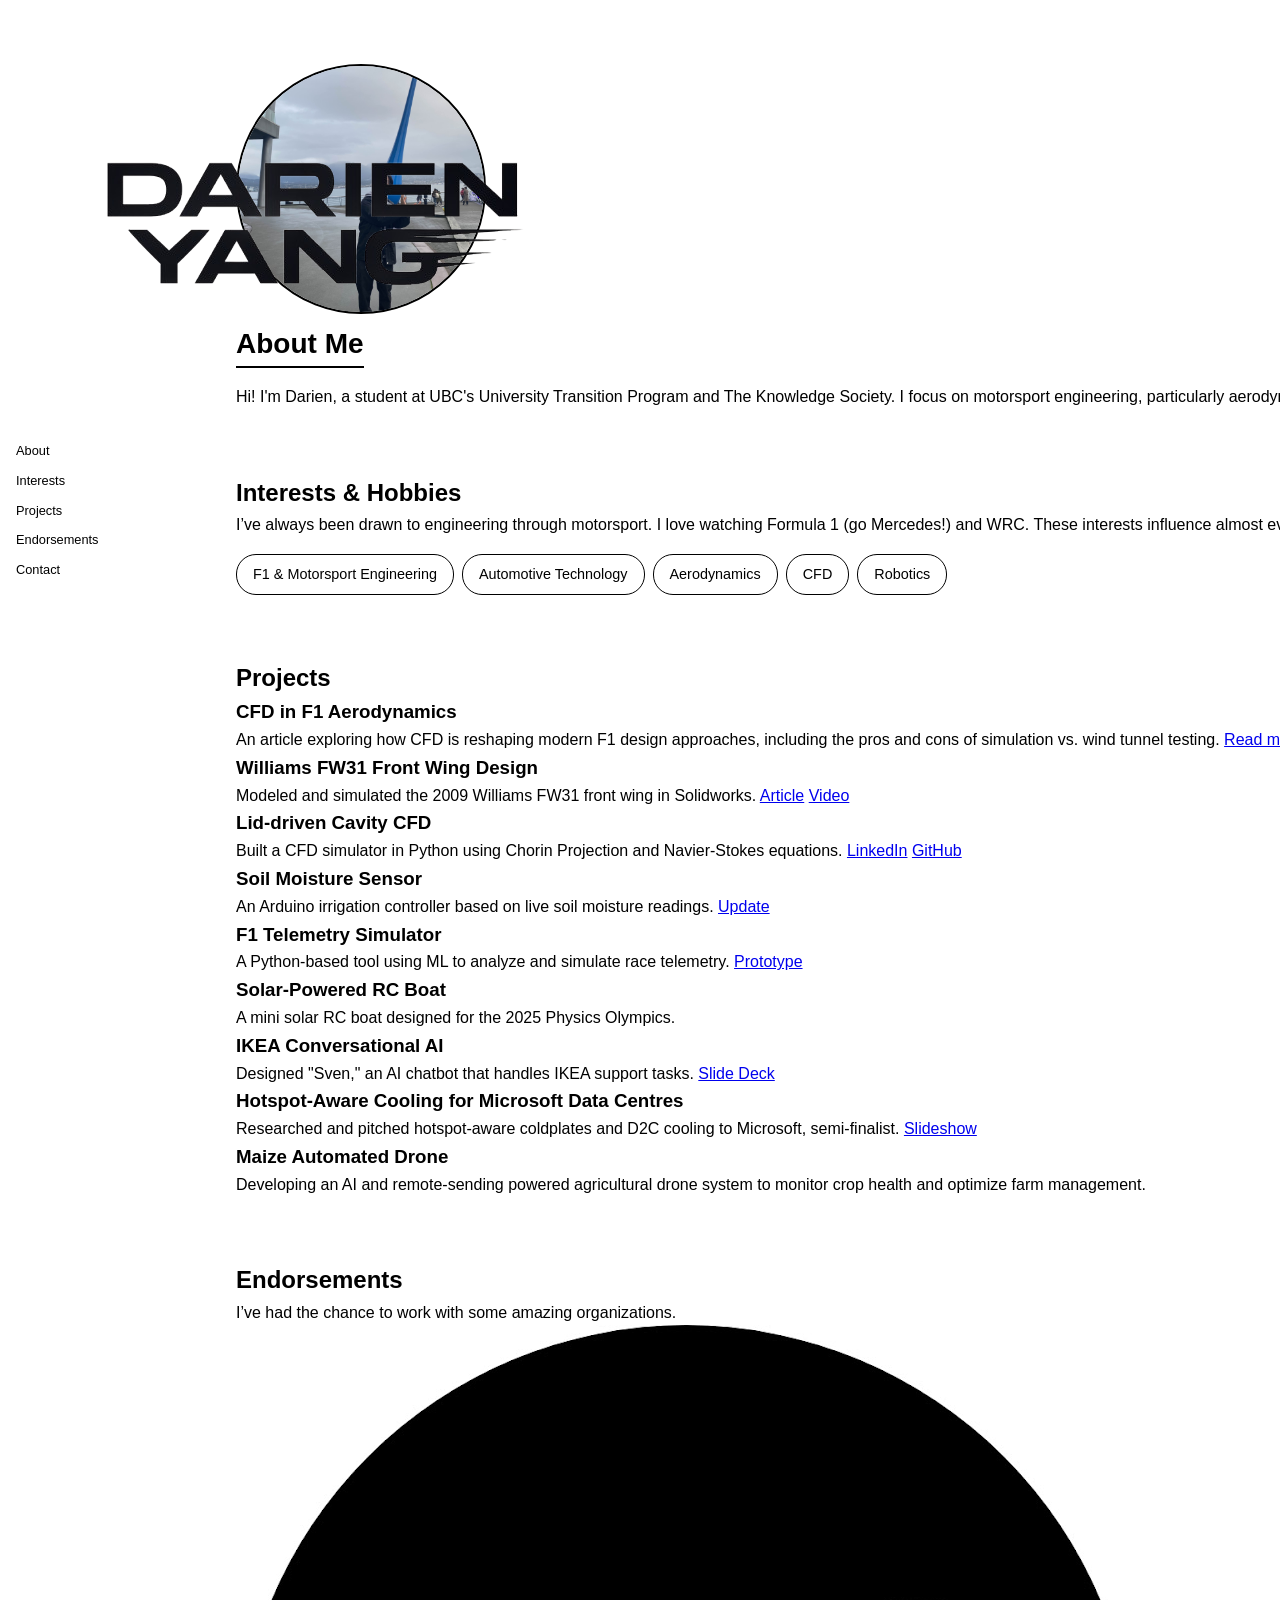
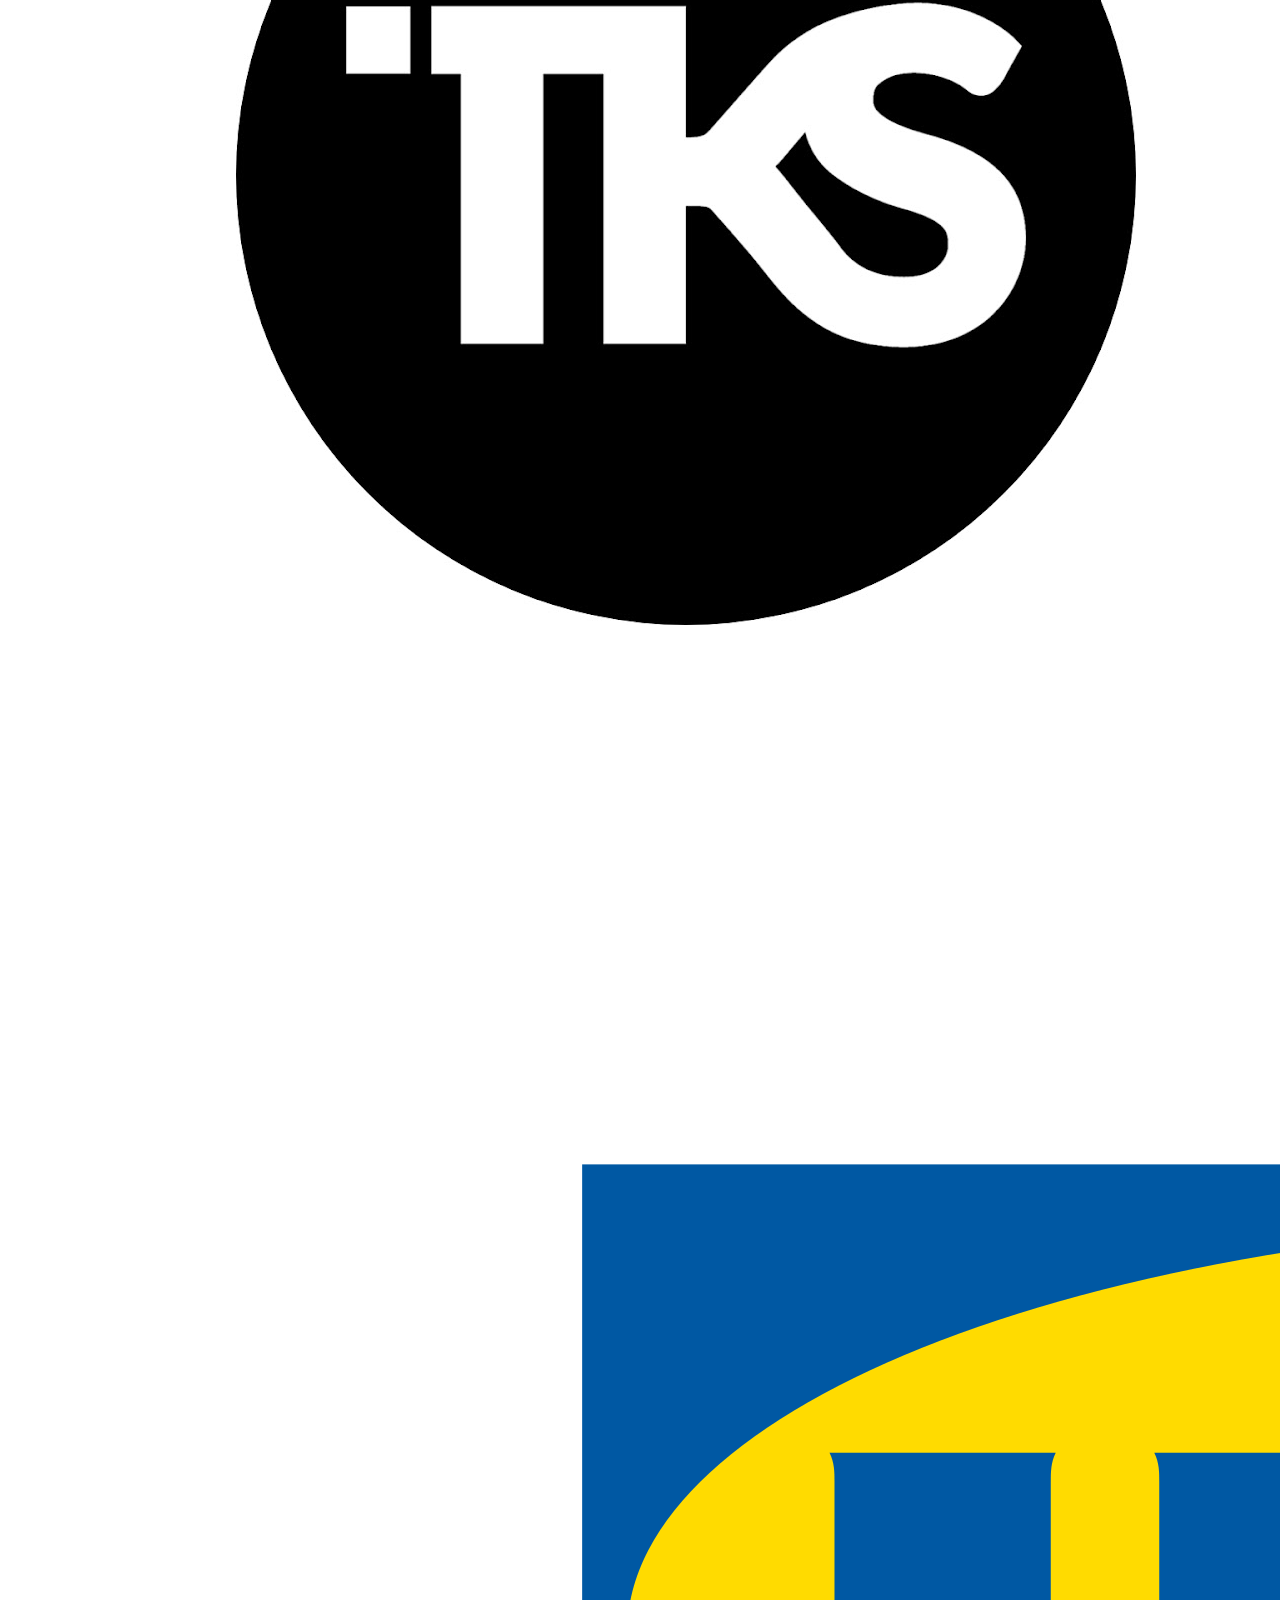
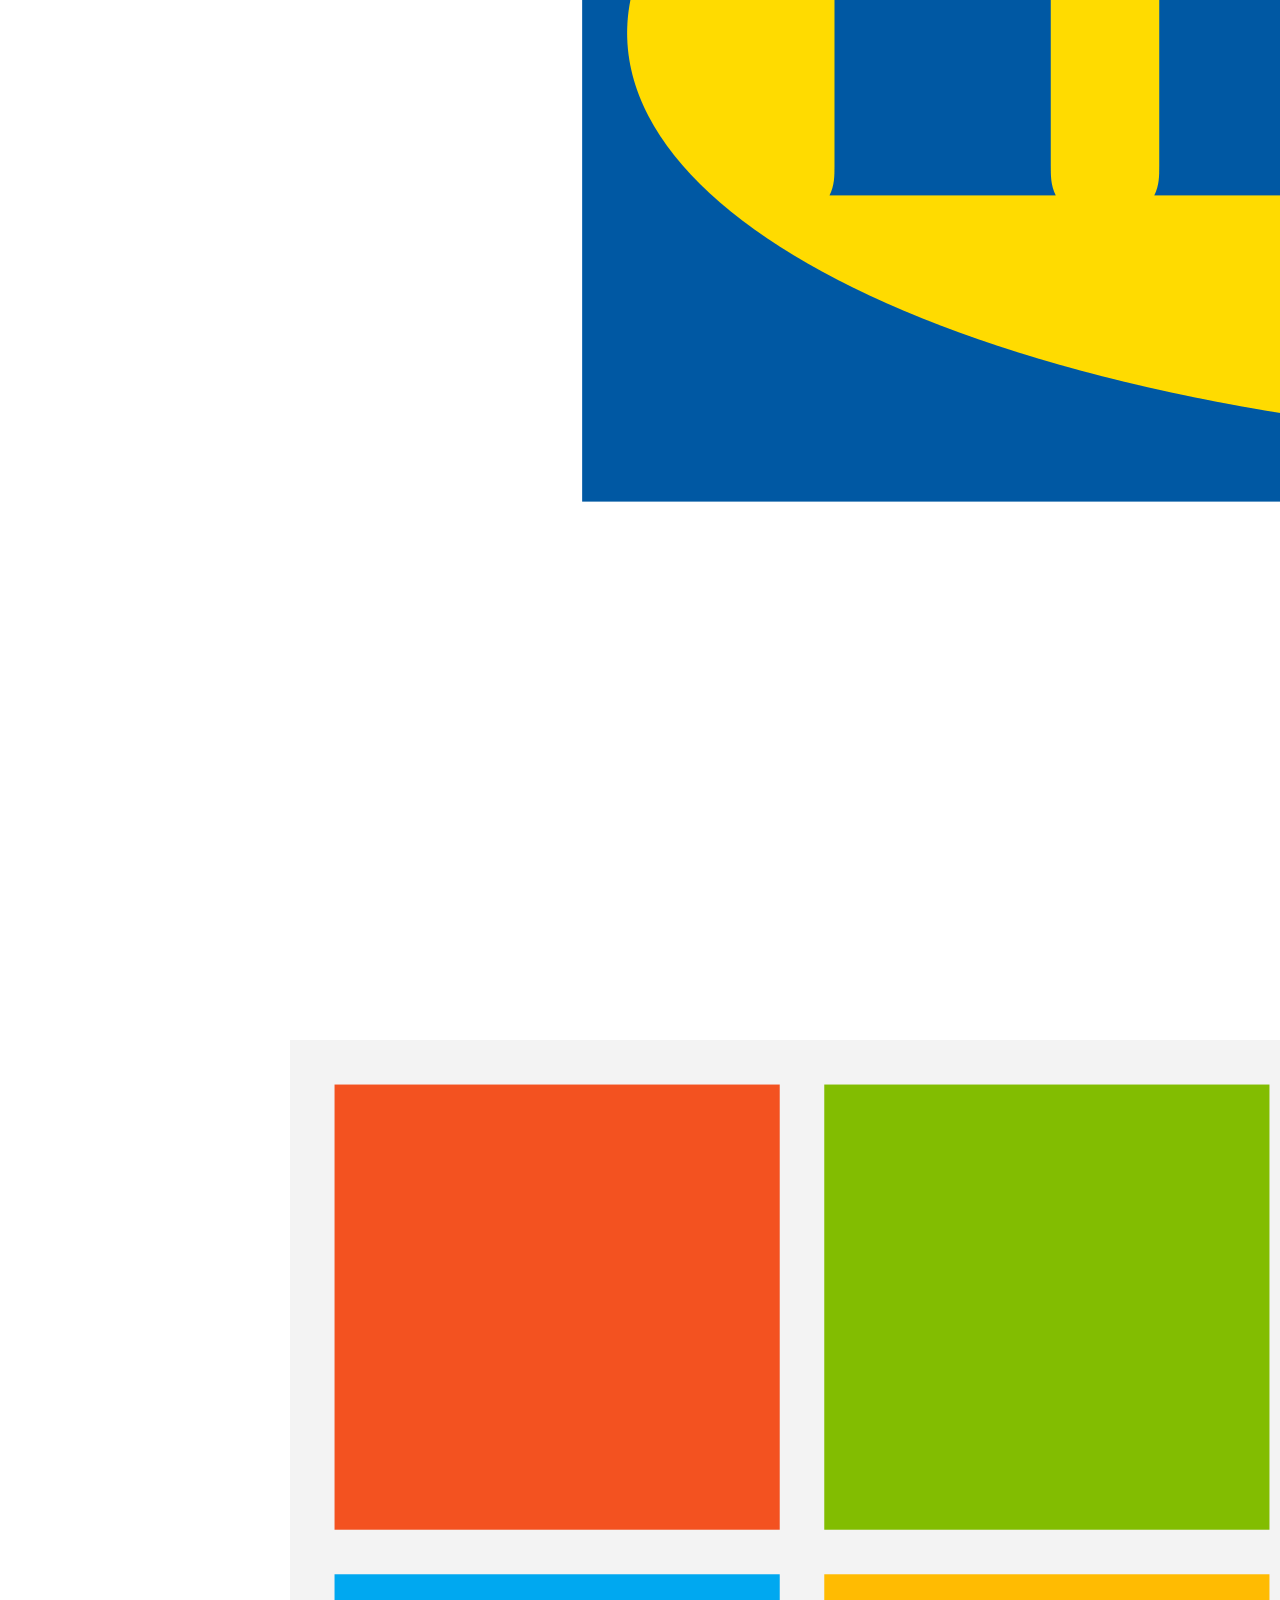
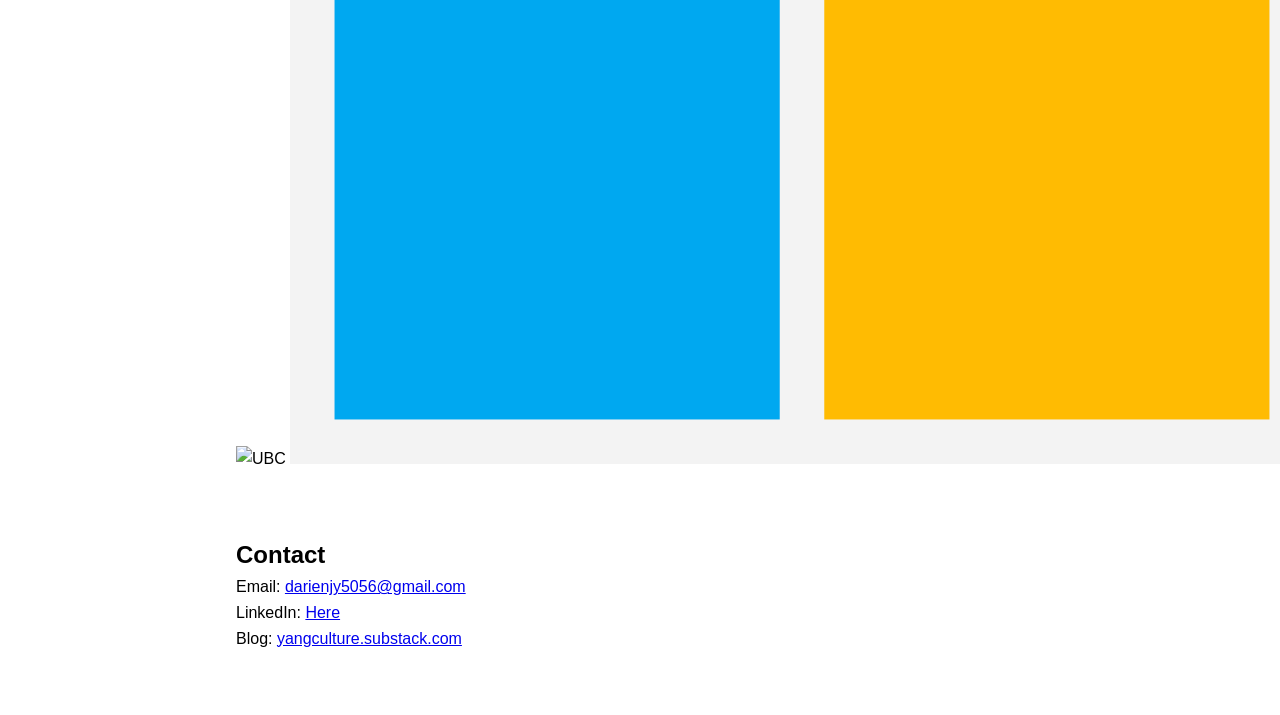
==== commit 513ee589: "Update index.html" ====
--- a/index.html
+++ b/index.html
@@ -1,197 +1,148 @@
 <!DOCTYPE html>
 <html lang="en">
-<head>
-  <meta charset="UTF-8" />
-  <meta name="viewport" content="width=device-width, initial-scale=1" />
-  <title>Darien Yang - Portfolio</title>
-  <link href="https://fonts.googleapis.com/css2?family=Poppins:wght@300;400;500;700&display=swap" rel="stylesheet">
-  <link rel="stylesheet" href="styles.css" />
-  <style>
-    main {
-      padding-left: 2rem;
-      padding-right: 2rem;
-    }
-    nav {
-      font-size: 0.85rem;
-    }
-    .nav-links a {
-      padding: 0.75rem;
-    }
-    #about img {
-      width: 250px;
-      height: auto;
-      border: 2px solid #000;
-      border-radius: 4px;
-      object-fit: cover;
-    }
-  </style>
-</head>
-<body>
-  <nav>
-    <div class="nav-title">Darien Yang</div>
-    <ul class="nav-links">
-      <li><a href="#about">About</a></li>
-      <li><a href="#interests">Interests</a></li>
-      <li><a href="#projects">Projects</a></li>
-      <li><a href="#endorsements">Endorsements</a></li>
-    </ul>
-  </nav>
-  
+  <head>
+    <meta charset="UTF-8" />
+    <meta name="viewport" content="width=device-width, initial-scale=1.0" />
+    <title>Darien Yang</title>
+    <link
+      href="https://fonts.googleapis.com/css2?family=Inter:wght@300;400;500;700&display=swap"
+      rel="stylesheet"
+    />
+    <link rel="stylesheet" href="styles.css" />
+  </head>
+  <body>
+    <nav class="nav-sidebar">
+      <div class="wordmark-container">
+        <img src="wordmark.png" alt="Darien Yang Wordmark" class="wordmark" />
+      </div>
+      <ul class="nav-links">
+        <li><a href="#about">About</a></li>
+        <li><a href="#interests">Interests</a></li>
+        <li><a href="#projects">Projects</a></li>
+        <li><a href="#endorsements">Endorsements</a></li>
+        <li><a href="#contact">Contact</a></li>
+      </ul>
+    </nav>
 
-  <main>
-    <!-- About Section with Hero Layout -->
-    <section id="about">
-      <div class="container about-hero">
-        <div class="hero-top">
-          <img src="IMG_0741.jpeg" alt="Darien Yang">
-          <div class="hero-text">
-            <h1>Darien Yang</h1>
+    <main>
+      <section id="about" class="section">
+        <div class="hero">
+          <img src="IMG_0741.jpeg" alt="Darien Yang" class="profile-pic" />
+          <div>
+            <h2>About Me</h2>
             <p>
-              16/yo<br>
-              Vancouver, Canada<br>
-              TKS & UTP Student<br>
-              Motorsport Engineering<br>
-              Aerodynamics<br>
-              Robotics
-            </p>            
+              Hi! I'm Darien, a student at UBC's University Transition Program and The Knowledge Society.
+              I focus on motorsport engineering, particularly aerodynamics and CFD. I've run independent projects
+              on fluid dynamics testing, co-founded the GritLabs debate program, and serve as VP Membership at
+              my local Gavel Club. Outside of all that, I love trivia and history.
+            </p>
           </div>
         </div>
-        <div class="text">
-          <h2>About Me</h2>
-          <p>
-            Hi! I'm Darien, welcome to my personal website!<br><br>
+      </section>
 
-            I attend UBC's University Transition Program, a specialized program condensing high school into just 2 years, and TKS, a prestigious program with a 10–15% acceptance rate, where my focus is on motorsport engineering—specifically aerodynamics and CFD technology. I conduct projects around researching the application of CFDs in F1 and have built models for fluid dynamics testing.<br><br>
-
-            I co-founded the GritLabs public speaking and debate program, and I'm a longtime member of my local Gavel Club, where I serve as Vice President of Membership.<br><br>
-
-            Outside of all of that, I love trivia and history.
-          </p>
-        </div>
-      </div>
-    </section>
-
-    <!-- Interests Section -->
-    <section id="interests">
-      <div class="container">
-        <h2>Interests &amp; Hobbies</h2>
+      <section id="interests" class="section">
+        <h2>Interests & Hobbies</h2>
         <p>
-          I love motorsports, automotive engineering. I've been watching Formula 1 since I was a kid (Mercedes fan), I also love WRC (Rovanpera is my goat). I find that almost everything I do all comes back
-          to engineering. 
+          I’ve always been drawn to engineering through motorsport. I love watching Formula 1 (go Mercedes!) and WRC.
+          These interests influence almost everything I work on.
         </p>
-        <ul>
-          <li>Formula 1 &amp; Motorsport Engineering</li>
-          <li>Automotive Technology &amp; Hypercars</li>
+        <ul class="tag-list">
+          <li>F1 & Motorsport Engineering</li>
+          <li>Automotive Technology</li>
           <li>Aerodynamics</li>
-          <li>Computational Fluid Dynamics</li>
+          <li>CFD</li>
           <li>Robotics</li>
         </ul>
-      </div>
-    </section>
+      </section>
 
-    <!-- Projects Section -->
-    <section id="projects">
-      <div class="container">
+      <section id="projects" class="section">
         <h2>Projects</h2>
-        <div class="projects-grid">
-          <article class="project">
-            <h3>"Will CFD Technology Shape the Next Era of F1 Aerodynamics?"</h3>
+        <div class="post-list">
+          <article>
+            <h3>CFD in F1 Aerodynamics</h3>
             <p>
-              An article exploring how computational fluid dynamics (CFD) 
-              is shaping the future of Formula 1 aerodynamics, 
-              with a focus on comparing modern CFD models with wind tunnel testing. Discusses the 
-              challenges CFD models currently face, and how F1 has applied CFDs to testing.
-
-              <a href="https://medium.com/@darienjy5056/will-cfd-technology-shape-the-next-era-of-f1-aerodynamics-6b39b9a3820b">Check out the article here!</a>
+              An article exploring how CFD is reshaping modern F1 design approaches, including the pros and cons of
+              simulation vs. wind tunnel testing.
+              <a href="https://medium.com/@darienjy5056/will-cfd-technology-shape-the-next-era-of-f1-aerodynamics-6b39b9a3820b">Read more</a>
             </p>
           </article>
-          <article class="project">
-            <h3>2009 Williams FW31 Front Wing Design</h3>
+          <article>
+            <h3>Williams FW31 Front Wing Design</h3>
             <p>
-              Modeled and ran fluid dynamics testing on a replica of the 2009 Williams FW31 front wing. Built and tested in Solidworks CAD & CFD
-
-              <a href="https://medium.com/@darienjy5056/understanding-formula-1-aerodynamics-through-cfd-2009-williams-fw31-front-wing-design-cd9b8e6a5ec5">Check out the article here!</a>
-              <a href="https://www.linkedin.com/posts/darien-yang-04b78b2a5_back-in-kindergarten-my-handouts-were-always-activity-7287835376335962112-Vjbb?utm_source=share&utm_medium=member_desktop&rcm=ACoAAEmetnsB3683oIdPg618ybmQZv44WXFQtEI">Check out the video here!</a>
+              Modeled and simulated the 2009 Williams FW31 front wing in Solidworks. 
+              <a href="https://medium.com/@darienjy5056/understanding-formula-1-aerodynamics-through-cfd-2009-williams-fw31-front-wing-design-cd9b8e6a5ec5">Article</a>
+              <a href="https://www.linkedin.com/posts/darien-yang-04b78b2a5_back-in-kindergarten-my-handouts-were-always-activity-7287835376335962112-Vjbb">Video</a>
             </p>
           </article>
-          <article class="project">
-            <h3>Home-made Lid-driven-cavity CFD Simulation</h3>
+          <article>
+            <h3>Lid-driven Cavity CFD</h3>
             <p>
-              Coded, from scratch, a simple CFD capable of calculating and solving the lid-driven-cavity fluid dynamics problem, using Chorin Projection Method and Navier-Stokes.
-
-              <a href="https://www.linkedin.com/posts/darien-yang-04b78b2a5_made-this-little-project-a-few-weeks-ago-activity-7299308299412287488-MMOm?utm_source=share&utm_medium=member_desktop&rcm=ACoAAEmetnsB3683oIdPg618ybmQZv44WXFQtEI">My LinkedIn post about it</a>
-              <a href="https://github.com/darienjy5056/lid_driven_cavity/blob/main/CFD">GitHub Code</a>
+              Built a CFD simulator in Python using Chorin Projection and Navier-Stokes equations.
+              <a href="https://www.linkedin.com/posts/darien-yang-04b78b2a5_made-this-little-project-a-few-weeks-ago-activity-7299308299412287488-MMOm">LinkedIn</a>
+              <a href="https://github.com/darienjy5056/lid_driven_cavity/blob/main/CFD">GitHub</a>
             </p>
           </article>
-          <article class="project">
-            <h3>Soil Moisture Sensor with Arduino (ONGOING)</h3>
+          <article>
+            <h3>Soil Moisture Sensor</h3>
             <p>
-              A smart irrigation system using an Arduino-based soil moisture sensor 
-              to optimize water usage and improve agricultural efficiency.
-
-              <a href="https://www.linkedin.com/posts/darien-yang-04b78b2a5_step-1-soil-moisture-sensor-using-arduino-activity-7300770067166679040-R2TL?utm_source=share&utm_medium=member_desktop&rcm=ACoAAEmetnsB3683oIdPg618ybmQZv44WXFQtEI">Update 1</a>
+              An Arduino irrigation controller based on live soil moisture readings.
+              <a href="https://www.linkedin.com/posts/darien-yang-04b78b2a5_step-1-soil-moisture-sensor-using-arduino-activity-7300770067166679040-R2TL">Update</a>
             </p>
           </article>
-          <article class="project">
-            <h3>F1 Telemetry Simulator (ONGOING)</h3>
+          <article>
+            <h3>F1 Telemetry Simulator</h3>
             <p>
-              A machine learning program that aims to predict F1 races through analysis of past F1 telemetry data, serves as a F1
-              telemetry viewer as well. 
-
-              <a href="https://www.linkedin.com/posts/darien-yang-04b78b2a5_i-wanna-predict-who-will-win-f1-races-sounds-activity-7310803807939018753-TEWr?utm_source=share&utm_medium=member_desktop&rcm=ACoAAEmetnsB3683oIdPg618ybmQZv44WXFQtEI">Check out my first prototype!</a>
+              A Python-based tool using ML to analyze and simulate race telemetry.
+              <a href="https://www.linkedin.com/posts/darien-yang-04b78b2a5_i-wanna-predict-who-will-win-f1-races-sounds-activity-7310803807939018753-TEWr">Prototype</a>
             </p>
           </article>
-          <article class="project">
+          <article>
             <h3>Solar-Powered RC Boat</h3>
+            <p>A mini solar RC boat designed for the 2025 Physics Olympics.</p>
+          </article>
+          <article>
+            <h3>IKEA Conversational AI</h3>
             <p>
-              A small-scale prototype of an RC boat powered by solar energy, 
-              designed for the 2025 Physics Olympics prebuild challenge.
+              Designed "Sven," an AI chatbot that handles IKEA support tasks.
+              <a href="IKEA Slidedeck Final_compressed.pdf">Slide Deck</a>
             </p>
           </article>
-          <article class="project">
-            <h3>"Sven" IKEA Conversational AI Assistant</h3>
+          <article>
+            <h3>Hotspot-Aware Cooling for Microsoft Data Centres</h3>
             <p>
-              Working alongside IKEA, my group created "Sven", a conversational AI assistant that provided a human-like customer support
-              experience to IKEA customers, with the aim of reducing labour costs for the IKEA support team.
-
-              <a href="IKEA Slidedeck Final_compressed.pdf">Check out our slide deck!</a>
+              Researched and pitched hotspot-aware coldplates and D2C cooling to Microsoft, semi-finalist.
+              <a href="Microsoft+-+Global+Challenge-compressed.pdf">Slideshow</a>
+            </p>
+          </article>
+          <article>
+            <h3>Maize Automated Drone</h3>
+            <p>
+              Developing an AI and remote-sending powered agricultural drone system to monitor crop health and optimize farm management.
             </p>
           </article>
         </div>
-      </div>
-    </section>
+      </section>
 
-    <!-- Endorsements Section -->
-    <section id="endorsements">
-      <div class="container">
+      <section id="endorsements" class="section">
         <h2>Endorsements</h2>
         <p>
-          I'm incredibly grateful to have had the opportunity to work with many companies, clubs, and programs!
+          I’ve had the chance to work with some amazing organizations.
         </p>
-        <div class="endorsements">
-          <img src="company-logo1.png" alt="TKS (The Knowledge Society)">
-          <img src="company-logo2.png" alt="IKEA">
-          <img src="company-logo3.png" alt="University of British Columbia">
-          <img src="company-logo4.png" alt="Microsoft">
-          <img src="company-logo5.png" alt="Toastmasters">
+        <div class="endorsement-logos">
+          <img src="company-logo1.png" alt="TKS" />
+          <img src="company-logo2.png" alt="IKEA" />
+          <img src="company-logo3.png" alt="UBC" />
+          <img src="company-logo4.png" alt="Microsoft" />
+          <img src="company-logo5.png" alt="Toastmasters" />
         </div>
-      </div>
-    </section>
+      </section>
 
-    <!-- Contact Section at Bottom of Main Content -->
-    <section id="contact">
-      <div class="container">
+      <section id="contact" class="section">
         <h2>Contact</h2>
-        <p>Email: 
-          <a href="mailto:darienjy5056@gmail.com">darienjy5056@gmail.com</a>
-        </p>
-        <p>
-          <a href="https://www.linkedin.com/in/darien-yang-04b78b2a5/" target="_blank">
-            LinkedIn
-          </a>
-        </p>
-      </div>
-    </section>
-  </main>
-</body>
+        <p>Email: <a href="mailto:darienjy5056@gmail.com">darienjy5056@gmail.com</a></p>
+        <p>LinkedIn: <a href="https://www.linkedin.com/in/darien-yang-04b78b2a5/">Here</a></p>
+        <p>Blog: <a href="https://yangculture.substack.com" target="_blank">yangculture.substack.com</a></p>
+      </section>
+    </main>
+  </body>
 </html>
--- a/styles.css
+++ b/styles.css
@@ -20,54 +20,57 @@
     width: 200px;
     position: fixed;
     height: 100vh;
-    background: #ffffff; /* White sidebar */
-    border-right: 2px solid #000000; /* Black outline */
+    background: #ffffff;
+    border-right: none;
     display: flex;
     flex-direction: column;
-    justify-content: space-between;
-    padding: 2rem 0;
-    align-items: center;
-}
-
-/* Anchored Name at Top */
-.nav-title {
-    font-size: 1.5rem;
-    font-weight: 700;
-    color: #000000;
-    text-align: center;
-    margin-bottom: 2rem;
-    border-bottom: 2px solid #000000;
-    padding-bottom: 0.5rem;
-    width: 80%;
-}
-
-/* Navigation Links */
-.nav-links {
+    justify-content: flex-start;
+    padding-top: 1.5rem;
+    padding-left: 1rem;
+    font-size: 0.8rem; /* Slightly smaller font */
+  }
+  
+  /* Nav Title Styling */
+  .nav-title {
+    font-size: 1.1rem;
+    font-weight: 600;
+    margin-bottom: 1rem;
+    text-align: left;
+    transition: all 0.3s ease;
+    cursor: default;
+  }
+  
+  .nav-title:hover {
+    font-size: 1.35rem;
+    margin-bottom: 1.5rem; /* Still shifts links down a bit */
+  }
+  
+  /* Navigation Links */
+  .nav-links {
     list-style: none;
-    width: 100%;
-    flex-grow: 1;
-}
-
-.nav-links li {
-    width: 100%;
-}
-
-.nav-links a {
+    padding: 0;
+    margin: 0;
+  }
+  
+  .nav-links li {
+    margin-bottom: 0.3rem; /* Less vertical space */
+  }
+  
+  .nav-links a {
+    text-decoration: none;
+    color: #000000;
     display: block;
-    width: 100%;
-    padding: 1rem;
-    text-decoration: none;
-    color: #000000;
-    text-align: center;
+    padding: 0.3rem 0; /* Smaller padding */
+    text-align: left;
+    transition: all 0.2s ease;
     font-weight: 500;
-    border-bottom: 1px solid #000000;
-}
-
-.nav-links a:hover {
-    background: #000000;
-    color: #ffffff;
-}
-
+    line-height: 1.2;
+  }
+  
+  .nav-links a:hover {
+    color: #555;
+  }
+  
 /* Anchored Contact at Bottom */
 .contact-link {
     width: 100%;
@@ -229,3 +232,138 @@
     font-size: 0.9rem;
     color: #000000;
 }
+
+
+
+/* Combined Hero + About Section */
+.about-hero {
+    padding: 2rem 2rem;
+  }
+  
+  .hero-top {
+    display: flex;
+    align-items: center;
+    gap: 2rem;
+    flex-wrap: wrap;
+    margin-bottom: 2rem;
+  }
+  
+  .hero-top img {
+    width: 120px;
+    height: 120px;
+    object-fit: cover;
+    border-radius: 4px;
+    border: 2px solid #000;
+  }
+  
+  .hero-text h1 {
+    font-size: 1.75rem;
+    margin: 0;
+    font-weight: 600;
+  }
+  
+  .hero-text p {
+    font-size: 0.95rem;
+    margin-top: 0.5rem;
+    line-height: 2; /* adds space between lines */
+    color: #000;
+  }
+  
+  
+/* Mobile Responsive Styles */
+@media (max-width: 768px) {
+    /* Stack nav on top and hide sidebar styling */
+    body {
+      flex-direction: column;
+    }
+  
+    nav {
+      width: 100%;
+      height: auto;
+      position: relative;
+      flex-direction: row;
+      align-items: center;
+      padding: 1rem;
+      border-bottom: 2px solid #000;
+      gap: 1rem;
+      font-size: 0.85rem;
+    }
+  
+    .nav-title {
+      font-size: 1.25rem;
+      margin-bottom: 0;
+      margin-right: auto;
+    }
+  
+    .nav-links {
+      flex-direction: row;
+      flex-wrap: wrap;
+      display: flex;
+      gap: 1rem;
+    }
+  
+    .nav-links li {
+      margin: 0;
+    }
+  
+    main {
+      margin-left: 0;
+      padding: 1.5rem 1rem;
+    }
+  
+    .hero-top {
+      flex-direction: column;
+      align-items: flex-start;
+    }
+  
+    .hero-top img {
+      width: 100%;
+      max-width: 200px;
+    }
+  
+    #about .container,
+    .projects-grid {
+      flex-direction: column;
+    }
+  
+    .projects-grid {
+      display: flex;
+      flex-direction: column;
+    }
+  
+    .project {
+      width: 100%;
+    }
+  
+    .endorsements {
+      justify-content: center;
+    }
+  
+    .endorsements img {
+      max-width: 80px;
+    }
+  
+    #interests ul {
+      flex-direction: column;
+      gap: 0.3rem;
+    }
+  
+    #interests li {
+      padding: 0.5rem;
+      font-size: 0.85rem;
+    }
+  
+    .hero-text p {
+      line-height: 1.6;
+      font-size: 0.9rem;
+    }
+  
+    .hero-text h1 {
+      font-size: 1.5rem;
+    }
+  
+    #about h2, #projects h2, #interests h2, #endorsements h2, #contact h2 {
+      font-size: 1.25rem;
+    }
+  }
+  
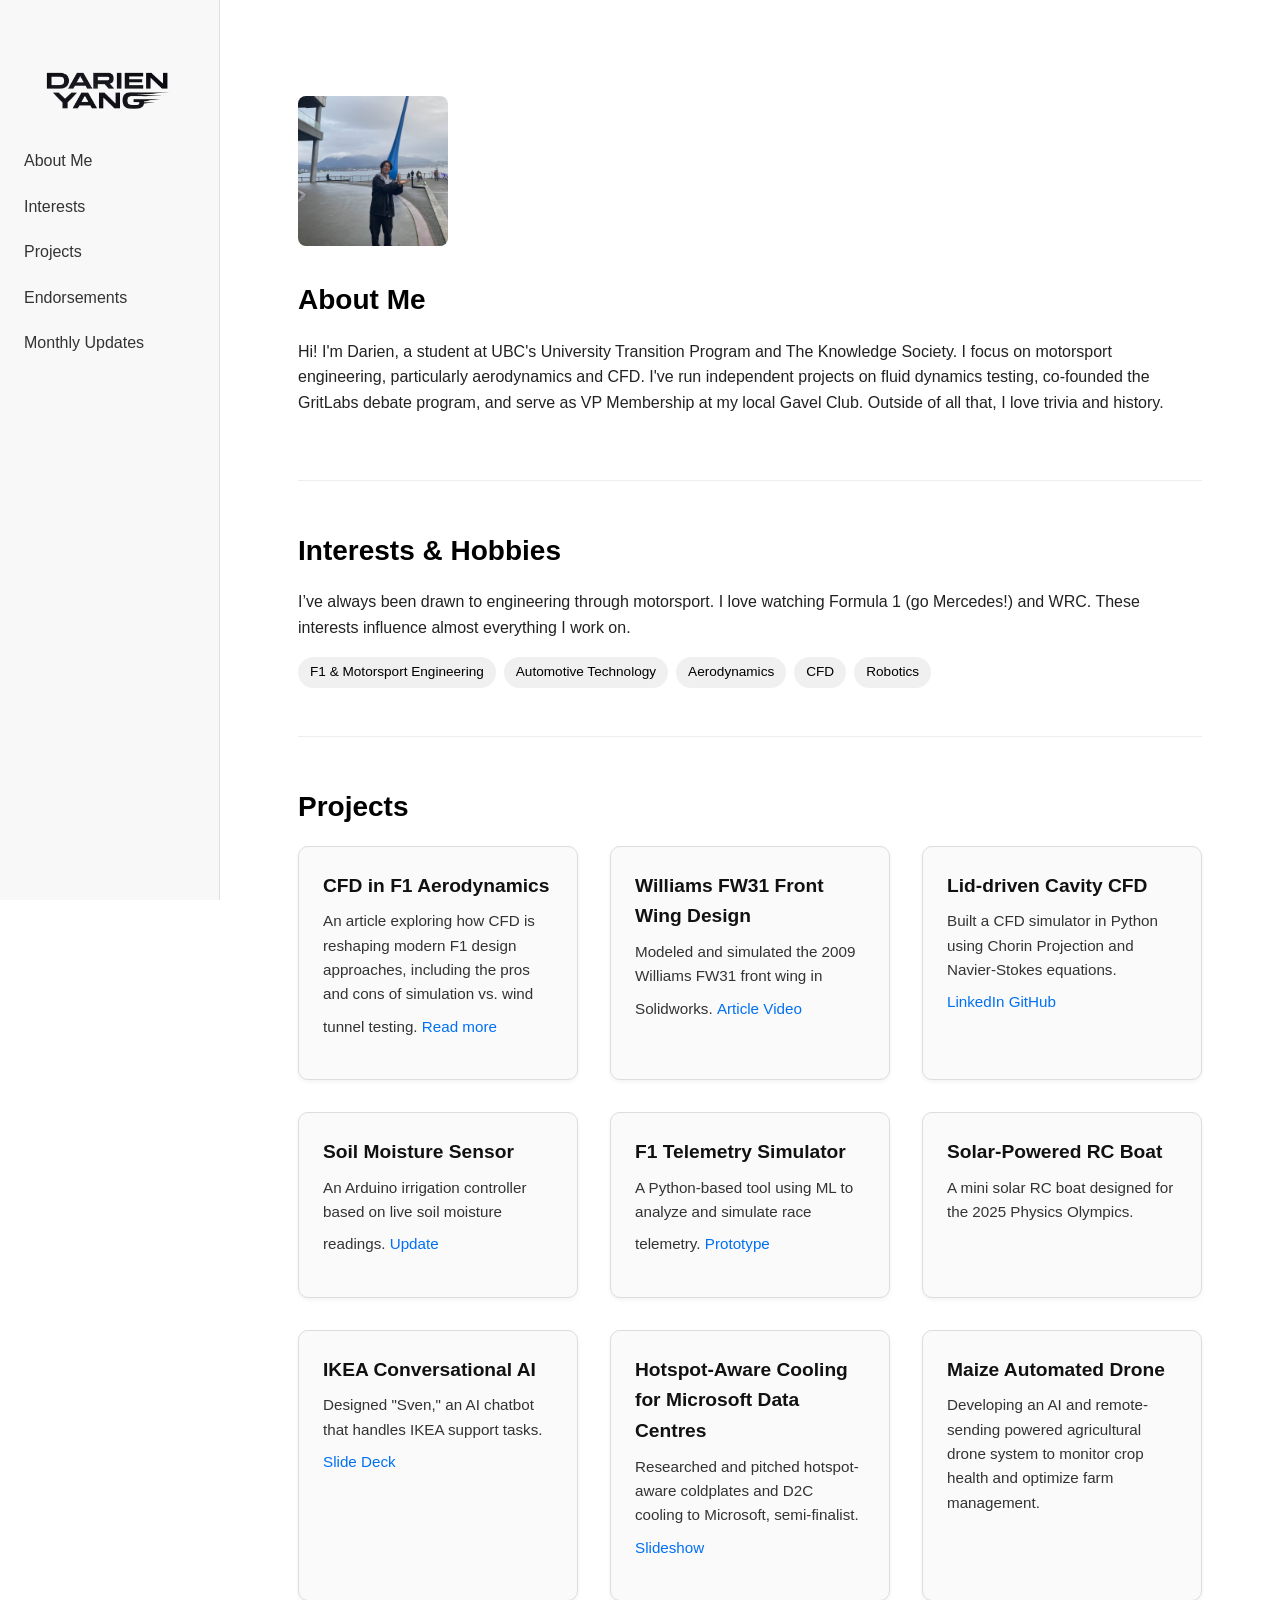
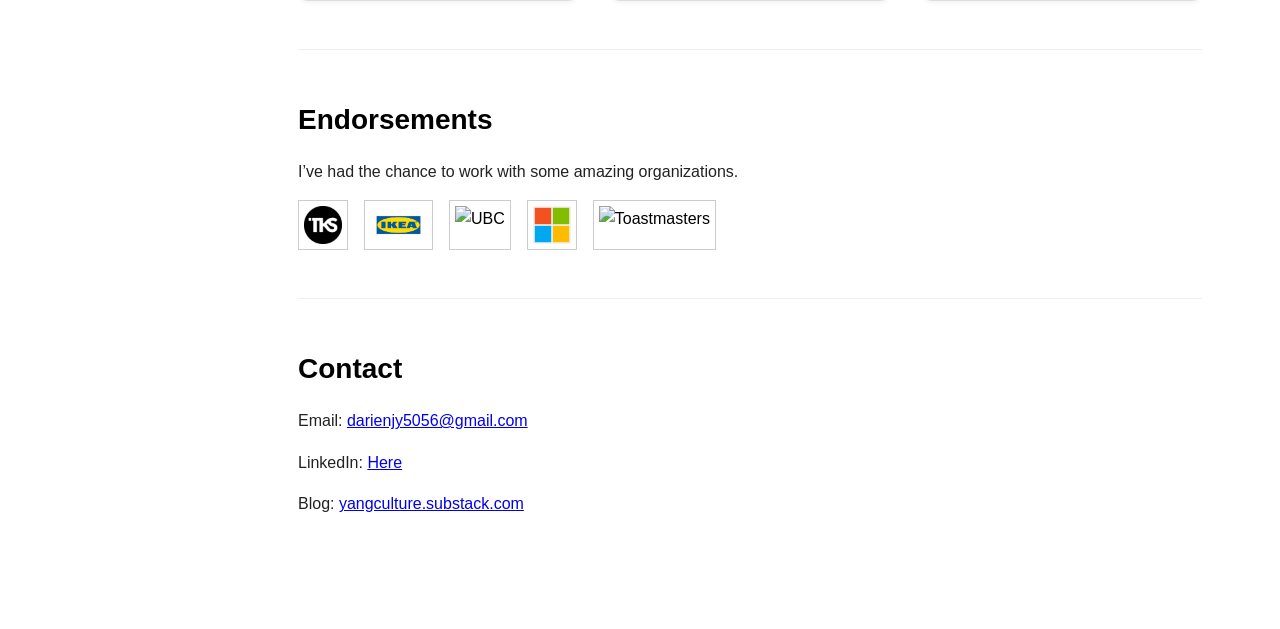
==== commit 99683b72: "Update index.html" ====
--- a/index.html
+++ b/index.html
@@ -16,11 +16,11 @@
         <img src="wordmark.png" alt="Darien Yang Wordmark" class="wordmark" />
       </div>
       <ul class="nav-links">
-        <li><a href="#about">About</a></li>
+        <li><a href="#about">About Me</a></li>
         <li><a href="#interests">Interests</a></li>
         <li><a href="#projects">Projects</a></li>
         <li><a href="#endorsements">Endorsements</a></li>
-        <li><a href="#contact">Contact</a></li>
+        <li><a href="https://yangculture.substack.com" target="_blank">Monthly Updates</a></li>
       </ul>
     </nav>
 
--- a/styles.css
+++ b/styles.css
@@ -1,369 +1,244 @@
-/* styles.css */
-
-/* Reset */
+/* Base Reset */
 * {
-    margin: 0;
-    padding: 0;
-    box-sizing: border-box;
+  margin: 0;
+  padding: 0;
+  box-sizing: border-box;
 }
 
 body {
-    font-family: 'Poppins', sans-serif;
-    background: #ffffff; /* White background */
-    color: #000000; /* Black text */
-    line-height: 1.6;
+  font-family: 'Inter', sans-serif;
+  background-color: #ffffff;
+  color: #000000;
+  line-height: 1.6;
+  font-size: 16px;
+  display: flex;
+}
+
+/* Sidebar Navigation */
+.nav-sidebar {
+  width: 220px;
+  height: 100vh;
+  background: #f8f8f8;
+  border-right: 1px solid #e0e0e0;
+  padding: 2rem 1rem 1rem;
+  position: sticky;
+  top: 0;
+  display: flex;
+  flex-direction: column;
+  align-items: center;
+}
+
+.wordmark-container {
+  width: 100%;
+  max-width: 180px;
+  margin-bottom: -1rem;
+}
+
+.wordmark {
+  width: 100%;
+  height: auto;
+  display: block;
+}
+
+.nav-links {
+  list-style: none;
+  padding: 0;
+  width: 100%;
+  margin-top: 0.5rem;
+}
+
+.nav-links li {
+  margin-bottom: 0.75rem;
+}
+
+.nav-links a {
+  text-decoration: none;
+  color: #333;
+  font-weight: 500;
+  transition: color 0.2s ease;
+  display: block;
+  padding: 0.25rem 0.5rem;
+}
+
+.nav-links a:hover {
+  color: #000;
+}
+
+/* Main Content Area */
+main {
+  flex-grow: 1;
+  padding: 3rem 3rem;
+  max-width: 1000px;
+  margin: 0 auto;
+}
+
+.container {
+  width: 100%;
+}
+
+.section {
+  padding: 3rem 0;
+  border-bottom: 1px solid #eee;
+}
+
+.section:last-of-type {
+  border-bottom: none;
+}
+
+h2 {
+  font-size: 1.75rem;
+  margin-bottom: 1rem;
+  font-weight: 600;
+}
+
+p {
+  margin-bottom: 1rem;
+  font-weight: 300;
+  color: #222;
+}
+
+/* Hero Layout */
+.hero {
+  display: flex;
+  flex-direction: row;
+  align-items: center;
+  gap: 2rem;
+  flex-wrap: wrap;
+}
+
+.profile-pic {
+  width: 150px;
+  height: 150px;
+  object-fit: cover;
+  border-radius: 8px;
+}
+
+/* Tag List */
+.tag-list {
+  list-style: none;
+  display: flex;
+  flex-wrap: wrap;
+  gap: 0.5rem;
+  padding-left: 0;
+  margin-top: 1rem;
+}
+
+.tag-list li {
+  padding: 0.3rem 0.75rem;
+  background: #f0f0f0;
+  border-radius: 20px;
+  font-size: 0.85rem;
+}
+
+/* Project Cards */
+.post-list {
+  display: grid;
+  grid-template-columns: repeat(auto-fit, minmax(280px, 1fr));
+  gap: 2rem;
+}
+
+.post-list article {
+  border: 1px solid #ddd;
+  border-radius: 10px;
+  padding: 1.5rem;
+  background: #fafafa;
+  box-shadow: 0 2px 4px rgba(0,0,0,0.05);
+  transition: transform 0.2s ease, box-shadow 0.2s ease;
+}
+
+.post-list article:hover {
+  transform: translateY(-5px);
+  box-shadow: 0 4px 10px rgba(0,0,0,0.1);
+}
+
+.post-list h3 {
+  font-size: 1.2rem;
+  margin-bottom: 0.5rem;
+  font-weight: 600;
+  color: #111;
+}
+
+.post-list p {
+  font-size: 0.95rem;
+  color: #333;
+}
+
+.post-list a {
+  display: inline-block;
+  margin-top: 0.5rem;
+  text-decoration: none;
+  color: #0070f3;
+  font-weight: 500;
+}
+
+.post-list a:hover {
+  text-decoration: underline;
+}
+
+/* Endorsement Logos */
+.endorsement-logos {
+  display: flex;
+  gap: 1rem;
+  flex-wrap: wrap;
+  margin-top: 1rem;
+  justify-content: flex-start;
+}
+
+.endorsement-logos img {
+  max-height: 50px;
+  object-fit: contain;
+  border: 1px solid #ccc;
+  padding: 5px;
+}
+
+/* Responsive */
+@media (max-width: 768px) {
+  body {
+    flex-direction: column;
+  }
+
+  .nav-sidebar {
+    width: 100%;
+    height: auto;
+    border-right: none;
+    border-bottom: 1px solid #ddd;
+    flex-direction: row;
+    justify-content: center;
+    flex-wrap: wrap;
+    position: relative;
+  }
+
+  .wordmark-container {
+    max-width: 140px;
+    margin-bottom: 1rem;
+  }
+
+  .site-title {
+    text-align: center;
+    width: 100%;
+  }
+
+  .nav-links {
     display: flex;
-}
-
-/* Sidebar Navigation */
-nav {
-    width: 200px;
-    position: fixed;
-    height: 100vh;
-    background: #ffffff;
-    border-right: none;
-    display: flex;
-    flex-direction: column;
-    justify-content: flex-start;
-    padding-top: 1.5rem;
-    padding-left: 1rem;
-    font-size: 0.8rem; /* Slightly smaller font */
-  }
-  
-  /* Nav Title Styling */
-  .nav-title {
-    font-size: 1.1rem;
-    font-weight: 600;
-    margin-bottom: 1rem;
-    text-align: left;
-    transition: all 0.3s ease;
-    cursor: default;
-  }
-  
-  .nav-title:hover {
-    font-size: 1.35rem;
-    margin-bottom: 1.5rem; /* Still shifts links down a bit */
-  }
-  
-  /* Navigation Links */
-  .nav-links {
-    list-style: none;
-    padding: 0;
-    margin: 0;
-  }
-  
-  .nav-links li {
-    margin-bottom: 0.3rem; /* Less vertical space */
-  }
-  
-  .nav-links a {
-    text-decoration: none;
-    color: #000000;
-    display: block;
-    padding: 0.3rem 0; /* Smaller padding */
-    text-align: left;
-    transition: all 0.2s ease;
-    font-weight: 500;
-    line-height: 1.2;
-  }
-  
-  .nav-links a:hover {
-    color: #555;
-  }
-  
-/* Anchored Contact at Bottom */
-.contact-link {
-    width: 100%;
-    text-align: center;
-    padding: 1rem;
-    border-top: 2px solid #000000;
-    font-weight: 500;
-}
-
-.contact-link a {
-    text-decoration: none;
-    color: #000000;
-}
-
-.contact-link a:hover {
-    background: #000000;
-    color: #ffffff;
-    display: block;
-}
-
-/* Content Area */
-main {
-    flex-grow: 1;
-    margin-left: 220px; /* Offset to accommodate sidebar */
-    padding: 2rem 1rem;
-}
-
-/* Section Styling */
-section {
-    padding: 2rem 0; /* Reduced spacing */
-}
-
-/* About Me Section - Side by Side Layout */
-#about .container {
-    display: flex;
-    align-items: center;
-    justify-content: space-between;
-    gap: 2rem;
-}
-
-#about .text {
-    flex: 1;
-}
-
-#about h2 {
-    font-size: 1.75rem;
-    font-weight: 600;
-    color: #000000;
-    border-bottom: 2px solid #000000;
-    display: inline-block;
-    margin-bottom: 1rem;
-}
-
-#about p {
-    font-size: 1rem;
-}
-
-#about img {
-    width: 250px;
-    height: 250px;
-    object-fit: cover;
-    border-radius: 50%;
-    border: 2px solid #000000;
-}
-
-/* Interests Section */
-#interests ul {
-    list-style: none;
-    display: flex;
-    gap: 0.5rem;
-    flex-wrap: wrap;
-    padding-left: 0;
-    margin-top: 1rem;
-}
-
-#interests li {
-    background: #ffffff;
-    padding: 0.5rem 1rem;
-    border-radius: 20px;
-    font-size: 0.9rem;
-    color: #000000;
-    border: 1px solid #000000;
-}
-
-/* Projects Grid */
-.projects-grid {
-    display: grid;
-    grid-template-columns: repeat(auto-fit, minmax(250px, 1fr));
-    gap: 1rem;
-}
-
-.project {
-    background: #ffffff;
-    border: 2px solid #000000;
-    border-radius: 8px;
-    overflow: hidden;
-    transition: transform 0.3s ease;
-}
-
-.project:hover {
-    transform: translateY(-3px);
-}
-
-.project img {
-    width: 100%;
-    display: block;
-}
-
-.project h3 {
-    font-size: 1.25rem;
-    margin: 0.75rem;
-    font-weight: 600;
-    color: #000000;
-}
-
-.project p {
-    font-size: 0.9rem;
-    margin: 0 0.75rem 0.75rem;
-    color: #000000;
-}
-
-.project a {
-    display: block;
-    margin: 0.5rem 0.75rem;
-    text-decoration: none;
-    color: #000000;
-    font-weight: 500;
-    border: 1px solid #000000;
-    padding: 0.5rem;
-    text-align: center;
-}
-
-.project a:hover {
-    background: #000000;
-    color: #ffffff;
-}
-
-/* Endorsements */
-.endorsements {
-    display: flex;
-    justify-content: flex-start;
     gap: 1rem;
     flex-wrap: wrap;
-    margin-top: 1rem;
-}
-
-.endorsements img {
-    max-width: 100px;
-    border: 2px solid #000000;
-    padding: 5px;
-}
-
-/* Footer */
-footer {
-    background: #ffffff;
-    border-top: 2px solid #000000;
-    padding: 1.5rem 1rem;
-    text-align: center;
-    font-size: 0.9rem;
-    color: #000000;
-}
-
-
-
-/* Combined Hero + About Section */
-.about-hero {
-    padding: 2rem 2rem;
-  }
-  
-  .hero-top {
-    display: flex;
+    justify-content: center;
+  }
+
+  .nav-links li {
+    margin-bottom: 0;
+  }
+
+  main {
+    padding: 2rem 1rem;
+  }
+
+  .hero {
+    flex-direction: column;
     align-items: center;
-    gap: 2rem;
-    flex-wrap: wrap;
-    margin-bottom: 2rem;
-  }
-  
-  .hero-top img {
-    width: 120px;
-    height: 120px;
-    object-fit: cover;
-    border-radius: 4px;
-    border: 2px solid #000;
-  }
-  
-  .hero-text h1 {
-    font-size: 1.75rem;
-    margin: 0;
-    font-weight: 600;
-  }
-  
-  .hero-text p {
-    font-size: 0.95rem;
-    margin-top: 0.5rem;
-    line-height: 2; /* adds space between lines */
-    color: #000;
-  }
-  
-  
-/* Mobile Responsive Styles */
-@media (max-width: 768px) {
-    /* Stack nav on top and hide sidebar styling */
-    body {
-      flex-direction: column;
-    }
-  
-    nav {
-      width: 100%;
-      height: auto;
-      position: relative;
-      flex-direction: row;
-      align-items: center;
-      padding: 1rem;
-      border-bottom: 2px solid #000;
-      gap: 1rem;
-      font-size: 0.85rem;
-    }
-  
-    .nav-title {
-      font-size: 1.25rem;
-      margin-bottom: 0;
-      margin-right: auto;
-    }
-  
-    .nav-links {
-      flex-direction: row;
-      flex-wrap: wrap;
-      display: flex;
-      gap: 1rem;
-    }
-  
-    .nav-links li {
-      margin: 0;
-    }
-  
-    main {
-      margin-left: 0;
-      padding: 1.5rem 1rem;
-    }
-  
-    .hero-top {
-      flex-direction: column;
-      align-items: flex-start;
-    }
-  
-    .hero-top img {
-      width: 100%;
-      max-width: 200px;
-    }
-  
-    #about .container,
-    .projects-grid {
-      flex-direction: column;
-    }
-  
-    .projects-grid {
-      display: flex;
-      flex-direction: column;
-    }
-  
-    .project {
-      width: 100%;
-    }
-  
-    .endorsements {
-      justify-content: center;
-    }
-  
-    .endorsements img {
-      max-width: 80px;
-    }
-  
-    #interests ul {
-      flex-direction: column;
-      gap: 0.3rem;
-    }
-  
-    #interests li {
-      padding: 0.5rem;
-      font-size: 0.85rem;
-    }
-  
-    .hero-text p {
-      line-height: 1.6;
-      font-size: 0.9rem;
-    }
-  
-    .hero-text h1 {
-      font-size: 1.5rem;
-    }
-  
-    #about h2, #projects h2, #interests h2, #endorsements h2, #contact h2 {
-      font-size: 1.25rem;
-    }
-  }
-  
+  }
+
+  .endorsement-logos {
+    justify-content: center;
+  }
+}
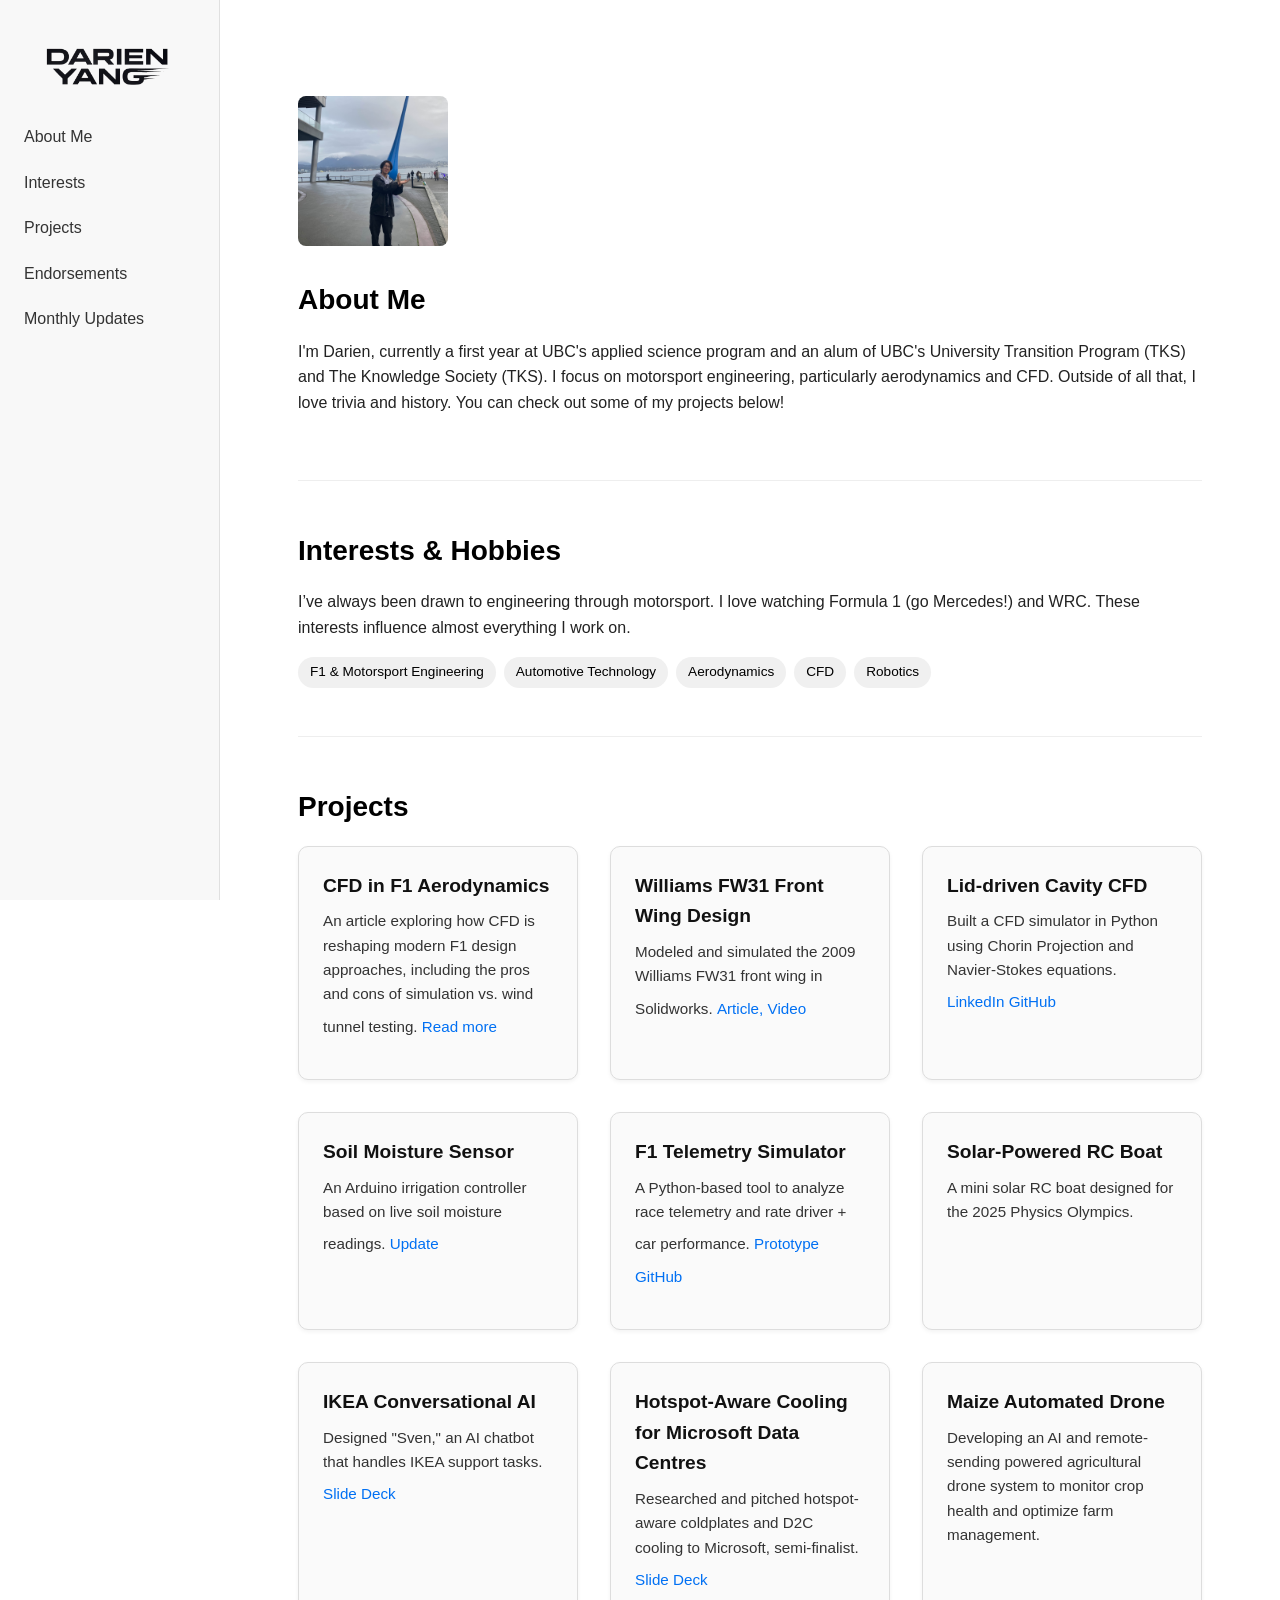
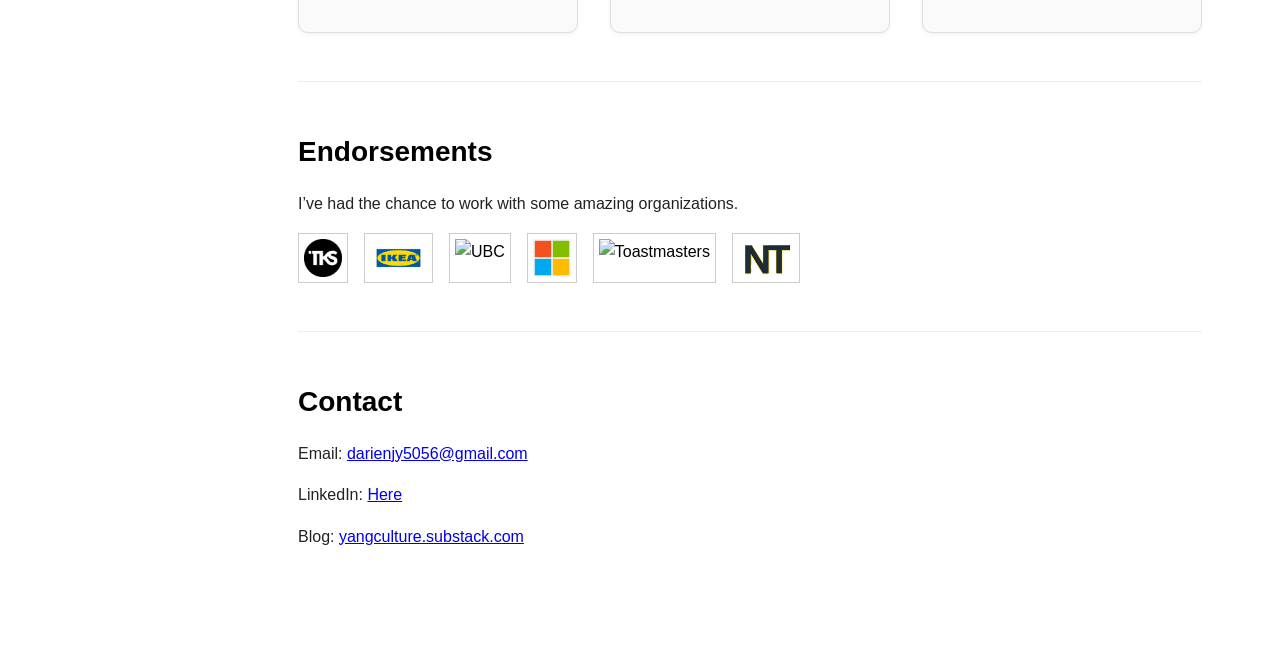
==== commit 0c9e11d4: "Update index.html" ====
--- a/index.html
+++ b/index.html
@@ -31,10 +31,10 @@
           <div>
             <h2>About Me</h2>
             <p>
-              Hi! I'm Darien, a student at UBC's University Transition Program and The Knowledge Society.
-              I focus on motorsport engineering, particularly aerodynamics and CFD. I've run independent projects
-              on fluid dynamics testing, co-founded the GritLabs debate program, and serve as VP Membership at
-              my local Gavel Club. Outside of all that, I love trivia and history.
+              I'm Darien, currently a first year at UBC's applied science program
+              and an alum of UBC's University Transition Program (TKS) and The Knowledge Society (TKS).
+              I focus on motorsport engineering, particularly aerodynamics and CFD.
+              Outside of all that, I love trivia and history. You can check out some of my projects below!
             </p>
           </div>
         </div>
@@ -70,7 +70,7 @@
             <h3>Williams FW31 Front Wing Design</h3>
             <p>
               Modeled and simulated the 2009 Williams FW31 front wing in Solidworks. 
-              <a href="https://medium.com/@darienjy5056/understanding-formula-1-aerodynamics-through-cfd-2009-williams-fw31-front-wing-design-cd9b8e6a5ec5">Article</a>
+              <a href="https://medium.com/@darienjy5056/understanding-formula-1-aerodynamics-through-cfd-2009-williams-fw31-front-wing-design-cd9b8e6a5ec5">Article,</a>
               <a href="https://www.linkedin.com/posts/darien-yang-04b78b2a5_back-in-kindergarten-my-handouts-were-always-activity-7287835376335962112-Vjbb">Video</a>
             </p>
           </article>
@@ -92,8 +92,9 @@
           <article>
             <h3>F1 Telemetry Simulator</h3>
             <p>
-              A Python-based tool using ML to analyze and simulate race telemetry.
+              A Python-based tool to analyze race telemetry and rate driver + car performance.
               <a href="https://www.linkedin.com/posts/darien-yang-04b78b2a5_i-wanna-predict-who-will-win-f1-races-sounds-activity-7310803807939018753-TEWr">Prototype</a>
+              <a href="https://github.com/darienjy5056/aiF-DA">GitHub</a>
             </p>
           </article>
           <article>
@@ -111,7 +112,7 @@
             <h3>Hotspot-Aware Cooling for Microsoft Data Centres</h3>
             <p>
               Researched and pitched hotspot-aware coldplates and D2C cooling to Microsoft, semi-finalist.
-              <a href="Microsoft+-+Global+Challenge-compressed.pdf">Slideshow</a>
+              <a href="Microsoft+-+Global+Challenge-compressed.pdf">Slide Deck</a>
             </p>
           </article>
           <article>
@@ -134,6 +135,7 @@
           <img src="company-logo3.png" alt="UBC" />
           <img src="company-logo4.png" alt="Microsoft" />
           <img src="company-logo5.png" alt="Toastmasters" />
+          <img src="company-logo6.png" alt="Nexener Technologies" />
         </div>
       </section>
 
--- a/styles.css
+++ b/styles.css
@@ -20,7 +20,7 @@
   height: 100vh;
   background: #f8f8f8;
   border-right: 1px solid #e0e0e0;
-  padding: 2rem 1rem 1rem;
+  padding: 0.5rem 1rem 1rem;
   position: sticky;
   top: 0;
   display: flex;
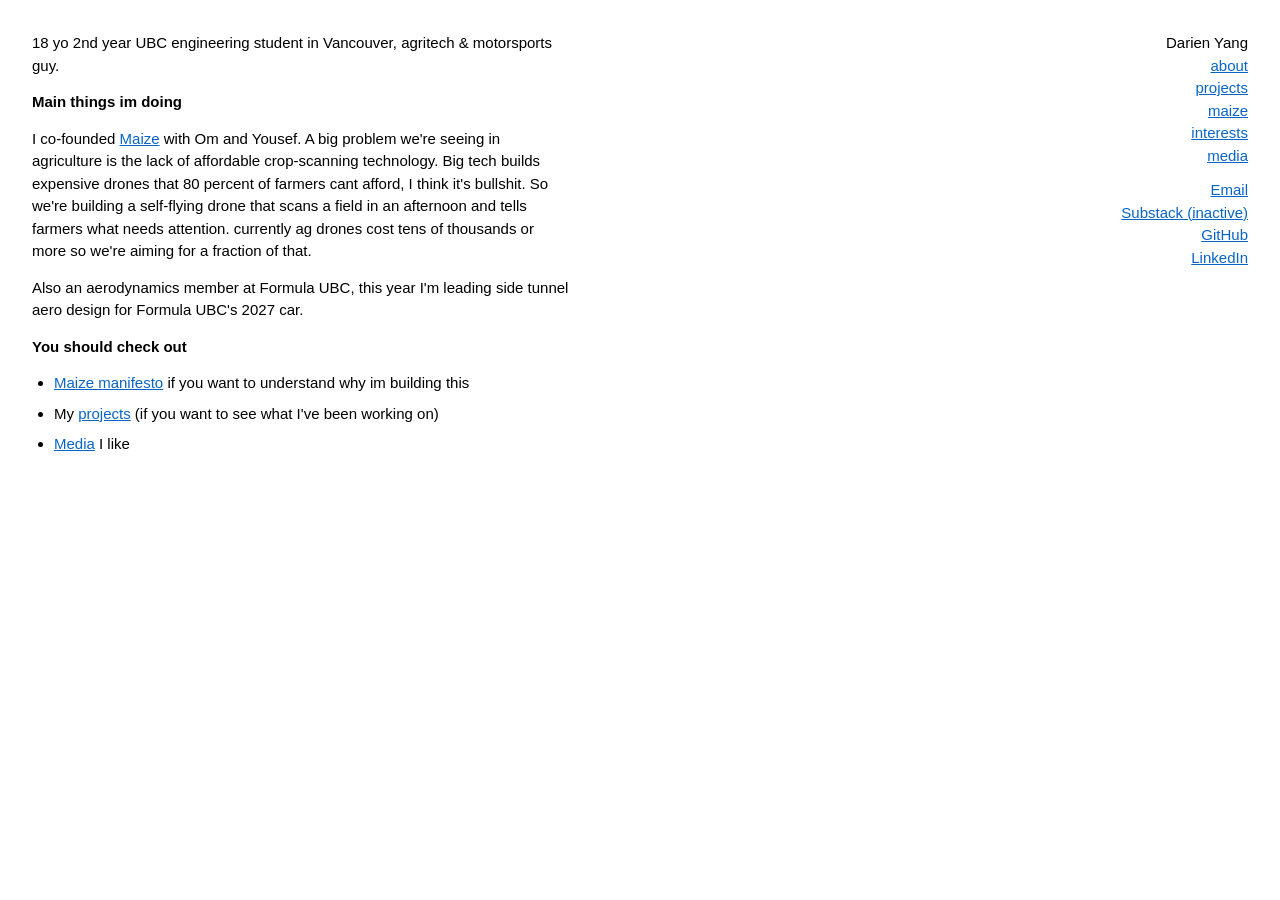
==== commit 3ec45626: "Rebuild site as a plain-text founder-style page Replace the Murakami-style single page with a Collis" ====
--- a/index.html
+++ b/index.html
@@ -1,150 +1,50 @@
 <!DOCTYPE html>
 <html lang="en">
-  <head>
-    <meta charset="UTF-8" />
-    <meta name="viewport" content="width=device-width, initial-scale=1.0" />
-    <title>Darien Yang</title>
-    <link
-      href="https://fonts.googleapis.com/css2?family=Inter:wght@300;400;500;700&display=swap"
-      rel="stylesheet"
-    />
-    <link rel="stylesheet" href="styles.css" />
-  </head>
-  <body>
-    <nav class="nav-sidebar">
-      <div class="wordmark-container">
-        <img src="wordmark.png" alt="Darien Yang Wordmark" class="wordmark" />
-      </div>
-      <ul class="nav-links">
-        <li><a href="#about">About Me</a></li>
-        <li><a href="#interests">Interests</a></li>
-        <li><a href="#projects">Projects</a></li>
-        <li><a href="#endorsements">Endorsements</a></li>
-        <li><a href="https://yangculture.substack.com" target="_blank">Monthly Updates</a></li>
-      </ul>
-    </nav>
+<head>
+  <meta charset="utf-8">
+  <meta name="viewport" content="width=device-width, initial-scale=1">
+  <title>Darien Yang</title>
+  <meta name="description" content="Darien Yang builds crop-scanning drones at Maize and race car aero at Formula UBC.">
+  <meta property="og:title" content="Darien Yang">
+  <meta property="og:description" content="Darien Yang builds crop-scanning drones at Maize and race car aero at Formula UBC.">
+  <meta property="og:type" content="website">
+  <meta property="og:url" content="https://darienyang.com">
+  <meta name="twitter:card" content="summary">
+  <link rel="stylesheet" href="styles.css">
+</head>
+<body>
+  <aside class="me">
+    <div>Darien Yang</div>
+    <ul>
+      <li><a href="index.html">about</a></li>
+      <li><a href="projects.html">projects</a></li>
+      <li><a href="maize.html">maize</a></li>
+      <li><a href="into.html">interests</a></li>
+      <li><a href="media.html">media</a></li>
+    </ul>
+    <ul class="out">
+      <li><a href="mailto:darienjy5056@gmail.com">Email</a></li>
+      <li><a href="https://yangculture.substack.com">Substack (inactive)</a></li>
+      <li><a href="https://github.com/darienjy5056">GitHub</a></li>
+      <li><a href="https://www.linkedin.com/in/darien-yang-04b78b2a5">LinkedIn</a></li>
+    </ul>
+  </aside>
 
-    <main>
-      <section id="about" class="section">
-        <div class="hero">
-          <img src="IMG_0741.jpeg" alt="Darien Yang" class="profile-pic" />
-          <div>
-            <h2>About Me</h2>
-            <p>
-              I'm Darien, currently a first year at UBC's applied science program
-              and an alum of UBC's University Transition Program (TKS) and The Knowledge Society (TKS).
-              I focus on motorsport engineering, particularly aerodynamics and CFD.
-              Outside of all that, I love trivia and history. You can check out some of my projects below!
-            </p>
-          </div>
-        </div>
-      </section>
+  <main>
+    <p>18 yo 2nd year UBC engineering student in Vancouver, agritech & motorsports guy.</p>
 
-      <section id="interests" class="section">
-        <h2>Interests & Hobbies</h2>
-        <p>
-          I’ve always been drawn to engineering through motorsport. I love watching Formula 1 (go Mercedes!) and WRC.
-          These interests influence almost everything I work on.
-        </p>
-        <ul class="tag-list">
-          <li>F1 & Motorsport Engineering</li>
-          <li>Automotive Technology</li>
-          <li>Aerodynamics</li>
-          <li>CFD</li>
-          <li>Robotics</li>
-        </ul>
-      </section>
+    <p><b>Main things im doing</b></p>
+    <p>I co-founded <a href="https://maizedrones.com">Maize</a> with Om and Yousef. A big problem we're seeing in agriculture is the lack of affordable crop-scanning technology. Big tech builds 
+      expensive drones that 80 percent of farmers cant afford, I think it's bullshit.
+      So we're building a self-flying drone that scans a field in an afternoon and tells farmers what needs attention. currently ag drones cost tens of thousands or more so we're aiming for a fraction of that.</p>
+    <p>Also an aerodynamics member at Formula UBC, this year I'm leading side tunnel aero design for Formula UBC's 2027 car.</p>
 
-      <section id="projects" class="section">
-        <h2>Projects</h2>
-        <div class="post-list">
-          <article>
-            <h3>CFD in F1 Aerodynamics</h3>
-            <p>
-              An article exploring how CFD is reshaping modern F1 design approaches, including the pros and cons of
-              simulation vs. wind tunnel testing.
-              <a href="https://medium.com/@darienjy5056/will-cfd-technology-shape-the-next-era-of-f1-aerodynamics-6b39b9a3820b">Read more</a>
-            </p>
-          </article>
-          <article>
-            <h3>Williams FW31 Front Wing Design</h3>
-            <p>
-              Modeled and simulated the 2009 Williams FW31 front wing in Solidworks. 
-              <a href="https://medium.com/@darienjy5056/understanding-formula-1-aerodynamics-through-cfd-2009-williams-fw31-front-wing-design-cd9b8e6a5ec5">Article,</a>
-              <a href="https://www.linkedin.com/posts/darien-yang-04b78b2a5_back-in-kindergarten-my-handouts-were-always-activity-7287835376335962112-Vjbb">Video</a>
-            </p>
-          </article>
-          <article>
-            <h3>Lid-driven Cavity CFD</h3>
-            <p>
-              Built a CFD simulator in Python using Chorin Projection and Navier-Stokes equations.
-              <a href="https://www.linkedin.com/posts/darien-yang-04b78b2a5_made-this-little-project-a-few-weeks-ago-activity-7299308299412287488-MMOm">LinkedIn</a>
-              <a href="https://github.com/darienjy5056/lid_driven_cavity/blob/main/CFD">GitHub</a>
-            </p>
-          </article>
-          <article>
-            <h3>Soil Moisture Sensor</h3>
-            <p>
-              An Arduino irrigation controller based on live soil moisture readings.
-              <a href="https://www.linkedin.com/posts/darien-yang-04b78b2a5_step-1-soil-moisture-sensor-using-arduino-activity-7300770067166679040-R2TL">Update</a>
-            </p>
-          </article>
-          <article>
-            <h3>F1 Telemetry Simulator</h3>
-            <p>
-              A Python-based tool to analyze race telemetry and rate driver + car performance.
-              <a href="https://www.linkedin.com/posts/darien-yang-04b78b2a5_i-wanna-predict-who-will-win-f1-races-sounds-activity-7310803807939018753-TEWr">Prototype</a>
-              <a href="https://github.com/darienjy5056/aiF-DA">GitHub</a>
-            </p>
-          </article>
-          <article>
-            <h3>Solar-Powered RC Boat</h3>
-            <p>A mini solar RC boat designed for the 2025 Physics Olympics.</p>
-          </article>
-          <article>
-            <h3>IKEA Conversational AI</h3>
-            <p>
-              Designed "Sven," an AI chatbot that handles IKEA support tasks.
-              <a href="IKEA Slidedeck Final_compressed.pdf">Slide Deck</a>
-            </p>
-          </article>
-          <article>
-            <h3>Hotspot-Aware Cooling for Microsoft Data Centres</h3>
-            <p>
-              Researched and pitched hotspot-aware coldplates and D2C cooling to Microsoft, semi-finalist.
-              <a href="Microsoft+-+Global+Challenge-compressed.pdf">Slide Deck</a>
-            </p>
-          </article>
-          <article>
-            <h3>Maize Automated Drone</h3>
-            <p>
-              Developing an AI and remote-sending powered agricultural drone system to monitor crop health and optimize farm management.
-            </p>
-          </article>
-        </div>
-      </section>
-
-      <section id="endorsements" class="section">
-        <h2>Endorsements</h2>
-        <p>
-          I’ve had the chance to work with some amazing organizations.
-        </p>
-        <div class="endorsement-logos">
-          <img src="company-logo1.png" alt="TKS" />
-          <img src="company-logo2.png" alt="IKEA" />
-          <img src="company-logo3.png" alt="UBC" />
-          <img src="company-logo4.png" alt="Microsoft" />
-          <img src="company-logo5.png" alt="Toastmasters" />
-          <img src="company-logo6.png" alt="Nexener Technologies" />
-        </div>
-      </section>
-
-      <section id="contact" class="section">
-        <h2>Contact</h2>
-        <p>Email: <a href="mailto:darienjy5056@gmail.com">darienjy5056@gmail.com</a></p>
-        <p>LinkedIn: <a href="https://www.linkedin.com/in/darien-yang-04b78b2a5/">Here</a></p>
-        <p>Blog: <a href="https://yangculture.substack.com" target="_blank">yangculture.substack.com</a></p>
-      </section>
-    </main>
-  </body>
+    <p><b>You should check out</b></p>
+    <ul>
+      <li><a href="maize.html">Maize manifesto</a> if you want to understand why im building this</li>
+      <li>My <a href="projects.html">projects</a> (if you want to see what I've been working on)</li>
+      <li><a href="media.html">Media</a> I like</li>
+    </ul>
+  </main>
+</body>
 </html>
--- a/styles.css
+++ b/styles.css
@@ -1,244 +1,56 @@
-/* Base Reset */
-* {
-  margin: 0;
-  padding: 0;
-  box-sizing: border-box;
-}
-
-body {
-  font-family: 'Inter', sans-serif;
-  background-color: #ffffff;
-  color: #000000;
-  line-height: 1.6;
-  font-size: 16px;
-  display: flex;
-}
-
-/* Sidebar Navigation */
-.nav-sidebar {
-  width: 220px;
-  height: 100vh;
-  background: #f8f8f8;
-  border-right: 1px solid #e0e0e0;
-  padding: 0.5rem 1rem 1rem;
-  position: sticky;
-  top: 0;
-  display: flex;
-  flex-direction: column;
-  align-items: center;
-}
-
-.wordmark-container {
-  width: 100%;
-  max-width: 180px;
-  margin-bottom: -1rem;
-}
-
-.wordmark {
-  width: 100%;
-  height: auto;
-  display: block;
-}
-
-.nav-links {
-  list-style: none;
-  padding: 0;
-  width: 100%;
-  margin-top: 0.5rem;
-}
-
-.nav-links li {
-  margin-bottom: 0.75rem;
-}
-
-.nav-links a {
-  text-decoration: none;
-  color: #333;
-  font-weight: 500;
-  transition: color 0.2s ease;
-  display: block;
-  padding: 0.25rem 0.5rem;
-}
-
-.nav-links a:hover {
-  color: #000;
-}
-
-/* Main Content Area */
-main {
-  flex-grow: 1;
-  padding: 3rem 3rem;
-  max-width: 1000px;
-  margin: 0 auto;
-}
-
-.container {
-  width: 100%;
-}
-
-.section {
-  padding: 3rem 0;
-  border-bottom: 1px solid #eee;
-}
-
-.section:last-of-type {
-  border-bottom: none;
-}
-
-h2 {
-  font-size: 1.75rem;
-  margin-bottom: 1rem;
-  font-weight: 600;
-}
-
-p {
-  margin-bottom: 1rem;
-  font-weight: 300;
-  color: #222;
-}
-
-/* Hero Layout */
-.hero {
-  display: flex;
-  flex-direction: row;
-  align-items: center;
-  gap: 2rem;
-  flex-wrap: wrap;
-}
-
-.profile-pic {
-  width: 150px;
-  height: 150px;
-  object-fit: cover;
-  border-radius: 8px;
-}
-
-/* Tag List */
-.tag-list {
-  list-style: none;
-  display: flex;
-  flex-wrap: wrap;
-  gap: 0.5rem;
-  padding-left: 0;
-  margin-top: 1rem;
-}
-
-.tag-list li {
-  padding: 0.3rem 0.75rem;
-  background: #f0f0f0;
-  border-radius: 20px;
-  font-size: 0.85rem;
-}
-
-/* Project Cards */
-.post-list {
-  display: grid;
-  grid-template-columns: repeat(auto-fit, minmax(280px, 1fr));
-  gap: 2rem;
-}
-
-.post-list article {
-  border: 1px solid #ddd;
-  border-radius: 10px;
-  padding: 1.5rem;
-  background: #fafafa;
-  box-shadow: 0 2px 4px rgba(0,0,0,0.05);
-  transition: transform 0.2s ease, box-shadow 0.2s ease;
-}
-
-.post-list article:hover {
-  transform: translateY(-5px);
-  box-shadow: 0 4px 10px rgba(0,0,0,0.1);
-}
-
-.post-list h3 {
-  font-size: 1.2rem;
-  margin-bottom: 0.5rem;
-  font-weight: 600;
-  color: #111;
-}
-
-.post-list p {
-  font-size: 0.95rem;
-  color: #333;
-}
-
-.post-list a {
-  display: inline-block;
-  margin-top: 0.5rem;
-  text-decoration: none;
-  color: #0070f3;
-  font-weight: 500;
-}
-
-.post-list a:hover {
-  text-decoration: underline;
-}
-
-/* Endorsement Logos */
-.endorsement-logos {
-  display: flex;
-  gap: 1rem;
-  flex-wrap: wrap;
-  margin-top: 1rem;
-  justify-content: flex-start;
-}
-
-.endorsement-logos img {
-  max-height: 50px;
-  object-fit: contain;
-  border: 1px solid #ccc;
-  padding: 5px;
-}
-
-/* Responsive */
-@media (max-width: 768px) {
-  body {
-    flex-direction: column;
-  }
-
-  .nav-sidebar {
-    width: 100%;
-    height: auto;
-    border-right: none;
-    border-bottom: 1px solid #ddd;
-    flex-direction: row;
-    justify-content: center;
-    flex-wrap: wrap;
-    position: relative;
-  }
-
-  .wordmark-container {
-    max-width: 140px;
-    margin-bottom: 1rem;
-  }
-
-  .site-title {
-    text-align: center;
-    width: 100%;
-  }
-
-  .nav-links {
-    display: flex;
-    gap: 1rem;
-    flex-wrap: wrap;
-    justify-content: center;
-  }
-
-  .nav-links li {
-    margin-bottom: 0;
-  }
-
-  main {
-    padding: 2rem 1rem;
-  }
-
-  .hero {
-    flex-direction: column;
-    align-items: center;
-  }
-
-  .endorsement-logos {
-    justify-content: center;
-  }
-}
+body {
+  margin: 32px;
+  font: 15px/1.5 Helvetica, Arial, sans-serif;
+  color: #000;
+  background: #fff;
+}
+
+main {
+  max-width: 540px;
+}
+
+main p {
+  margin: 0 0 14px;
+}
+
+main ul {
+  margin: 0 0 14px;
+  padding-left: 22px;
+}
+
+main li {
+  margin-bottom: 8px;
+}
+
+a {
+  color: #0864C7;
+  text-decoration: underline;
+}
+
+aside.me {
+  float: right;
+  margin-left: 32px;
+  text-align: right;
+}
+
+aside.me ul {
+  list-style: none;
+  margin: 0;
+  padding: 0;
+}
+
+aside.me ul.out {
+  margin-top: 12px;
+}
+
+@media (max-width: 640px) {
+  body {
+    margin: 20px;
+  }
+
+  aside.me {
+    float: none;
+    margin: 0 0 24px;
+    text-align: left;
+  }
+}
